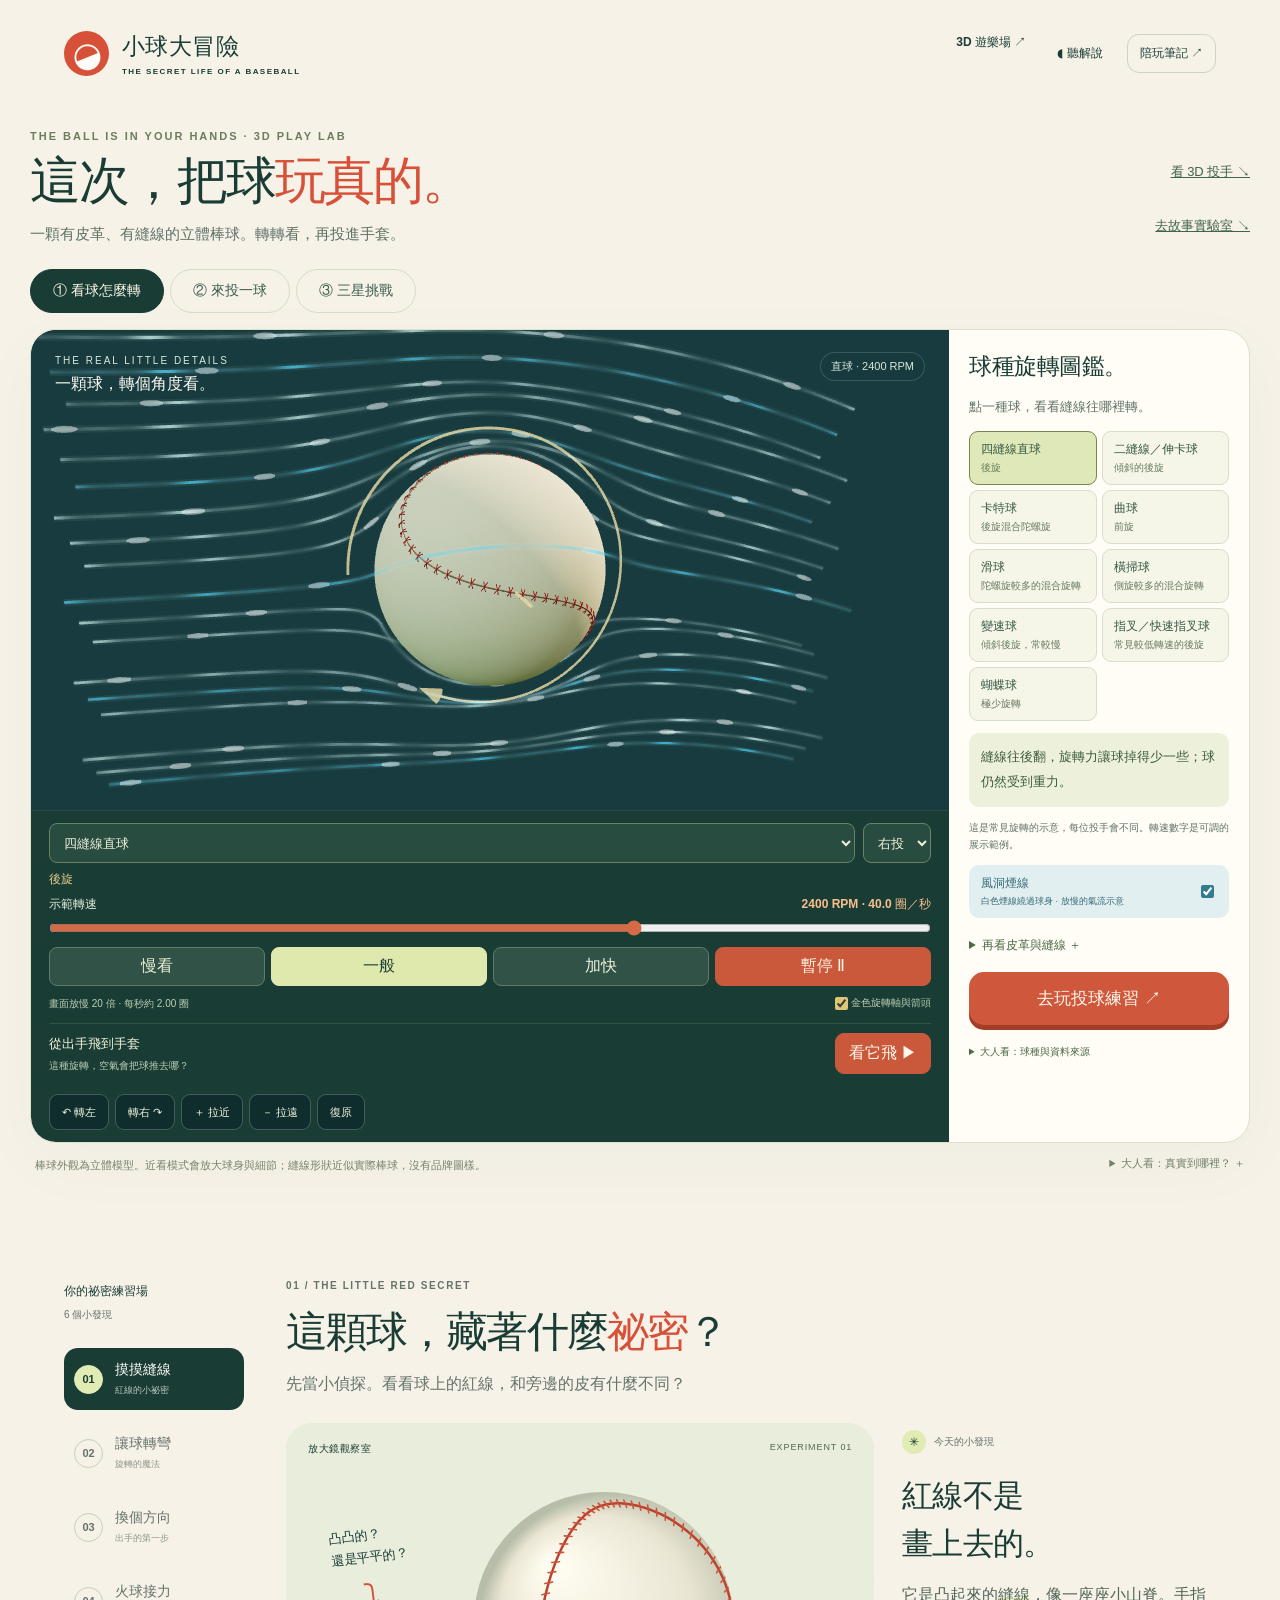
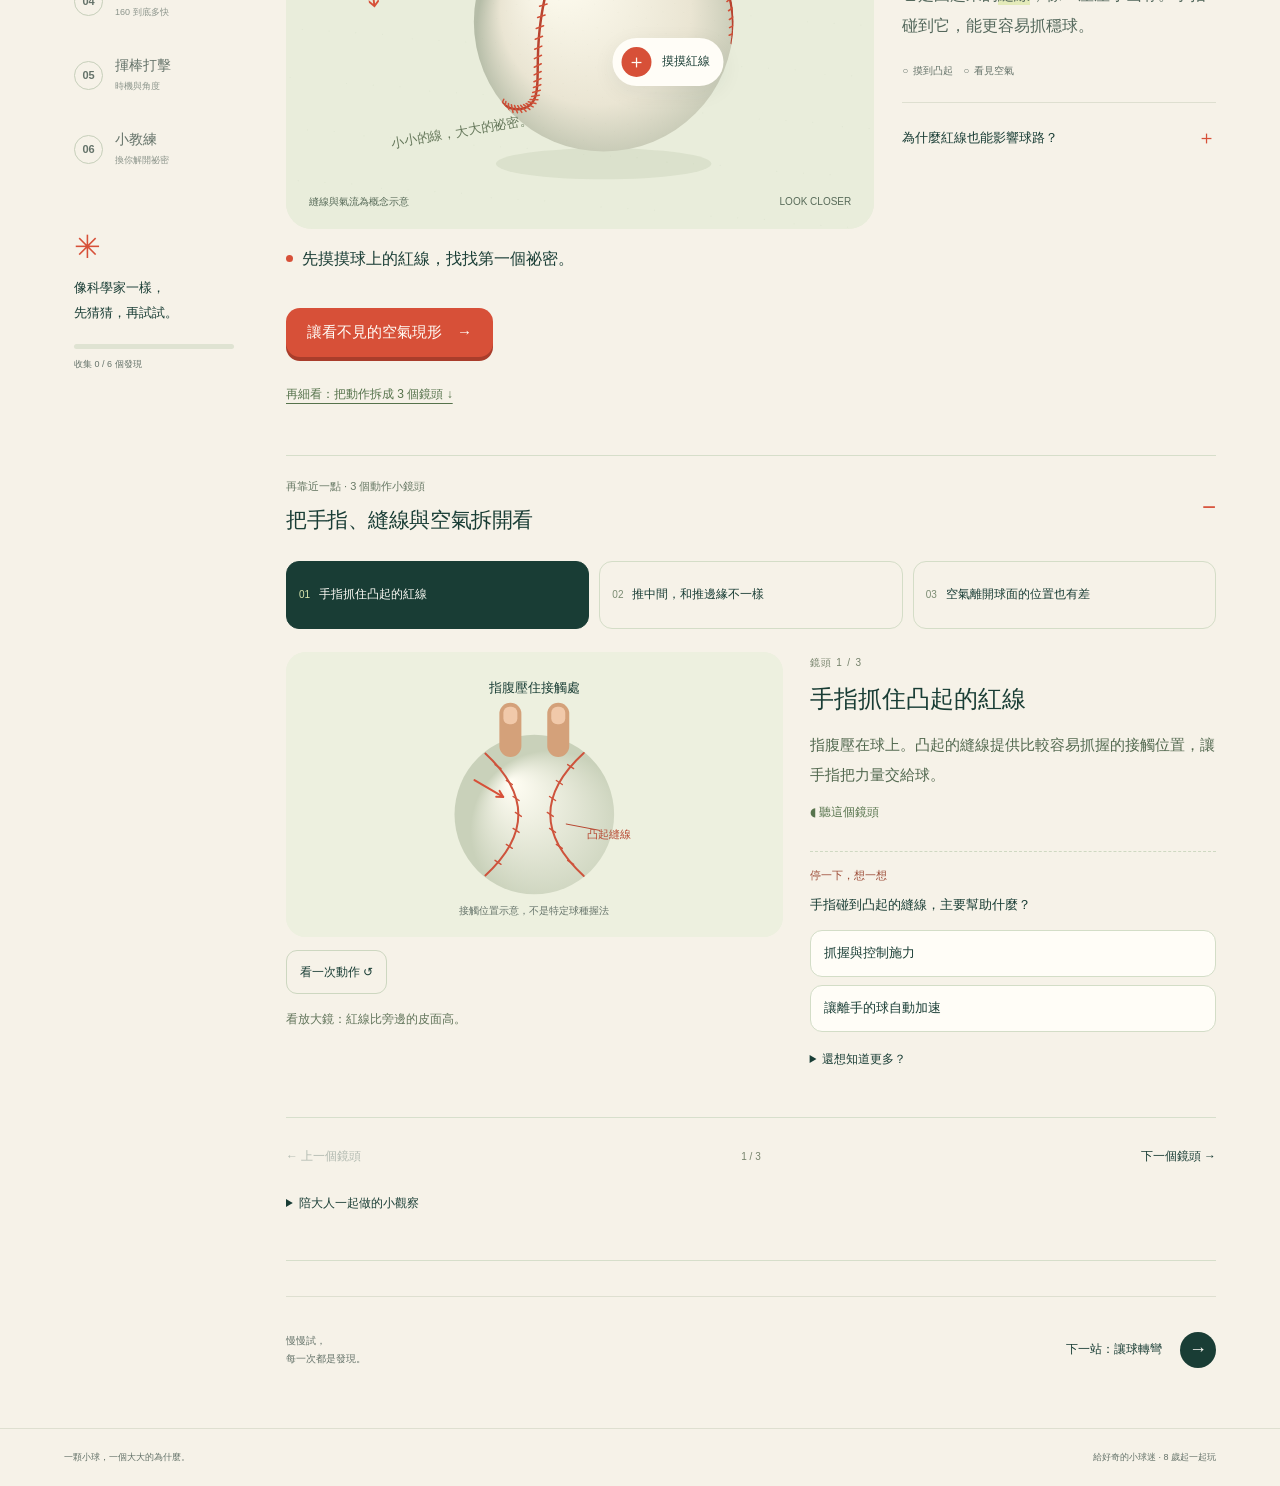
==== index.html @ 332cbd97 "Cartoon pitcher, game-style pitching, fly-to-glove airflow, batting chapter Co-Authored-By: Claude F" ====
<!doctype html>
<html lang="zh-Hant">
<head>
<meta charset="utf-8"><link rel="icon" href="data:,"><meta name="viewport" content="width=device-width, initial-scale=1"><meta name="theme-color" content="#193d35">
<meta name="description" content="把 3D 棒球拿起來看，瞄準、投球、闖關！陪 8 歲孩子玩懂縫線、旋轉與 160 公里火球。">
<title>小球大冒險 — 棒球的祕密練習場</title>
<link rel="stylesheet" href="style.css"><link rel="stylesheet" href="detail.css"><link rel="stylesheet" href="play3d.css"><link rel="stylesheet" href="scene-updates.css"><link rel="stylesheet" href="compact-play.css"><link rel="stylesheet" href="spin-studio.css"><link rel="stylesheet" href="throw-pitches.css"><link rel="stylesheet" href="game-pitch.css"><script src="physics.js" defer></script><script src="flight3d.js" defer></script><script src="detail-content.js" defer></script><script src="detail.js" defer></script><script src="app.js" defer></script><script type="module" src="play3d.js"></script><script type="module" src="pitcher3d.js"></script>
</head>
<body>
<header class="topbar"><a class="brand" href="#" aria-label="小球大冒險，回到第一站"><span class="brand-ball" aria-hidden="true">◒</span><span>小球大冒險<small>THE SECRET LIFE OF A BASEBALL</small></span></a><div class="header-actions"><button class="quiet" id="read-story" type="button">◖ 聽解說</button><button class="quiet parent" id="parent-open" type="button">陪玩筆記 ↗</button></div></header>
<div class="adventure-shell"><aside class="journey" aria-label="冒險路線"><div class="journey-title">你的祕密練習場 <span>6 個小發現</span></div><nav id="chapter-nav" aria-label="選擇小實驗"></nav><div class="journey-bottom"><span class="small-star" aria-hidden="true">✳</span><p>像科學家一樣，<br>先猜猜，再試試。</p><div class="progress-track"><span id="progress-fill"></span></div><span id="progress-label">收集 0 / 6 個發現</span></div></aside><main id="main" aria-label="棒球小實驗"></main></div>
<footer class="site-footer"><span>一顆小球，一個大大的為什麼。</span><span>給好奇的小球迷 · 8 歲起一起玩</span></footer>
<dialog id="parent-dialog" aria-labelledby="parent-title"><button type="button" class="dialog-close" id="parent-close" aria-label="關閉陪玩筆記">✕</button><div class="eyebrow">FOR CURIOUS GROWN-UPS</div><h2 id="parent-title">陪他一起問「為什麼」。</h2><p>一次玩一站就好。先讓孩子猜，再一起看球的變化；不用背名詞，也不用急著答對。</p><ol><li><b>摸縫線：</b>有棒球的話，讓孩子用指腹輕摸紅線，感覺它和皮面的差別。</li><li><b>做公平的比較：</b>玩旋轉時，出手方向、速度相同；玩出手方向時，旋轉、速度相同。一次只改一件事，才知道原因。</li><li><b>請他當小老師：</b>「你怎麼知道？」「如果改成另一種，會怎樣？」比考名詞更能看出理解。</li></ol><h3>這裡的圖，怎麼看？</h3><p>故事實驗包含教學插畫與 3D 動作分解。球路包含重力、簡化的空氣阻力與旋轉力，未模擬縫線尾流；圖中的變化與球的大小有放大。縫線氣流圖只示意可能的受力方向，不能由一種握法直接預測球路。</p><p>火球的計時用假設的出手後距離 16.5 公尺，按等速估算；實際投球會減速，放球位置也不同。它不是完整的打擊反應時間。160 公里／時是觀察成年高手速度的例子。</p><h3>給想繼續找答案的大人</h3><div class="source-links"><a href="https://openstax.org/books/physics/pages/6-3-rotational-motion" target="_blank" rel="noopener">OpenStax：施力位置、力矩與轉動</a><a href="https://www1.grc.nasa.gov/beginners-guide-to-aeronautics/lift-of-a-baseball/" target="_blank" rel="noopener">NASA：旋轉的棒球與空氣</a><a href="https://meetings-archive.aps.org/dfd/2023/l04/10/" target="_blank" rel="noopener">流體力學研究：縫線怎麼影響空氣</a><a href="https://pmc.ncbi.nlm.nih.gov/articles/PMC3445080/" target="_blank" rel="noopener">投球的能量如何經過全身</a><a href="https://www.mlb.com/pitch-smart/pitching-guidelines/ages-8-and-under" target="_blank" rel="noopener">MLB：8 歲以下投球活動指引</a></div></dialog>
</body></html>
---- style.css ----
:root{--paper:#f6f2e8;--white:#fffdf7;--ink:#193d35;--muted:#65736a;--red:#d75038;--lime:#e1ebb4;--line:#dedfd0;font-family:'Noto Sans TC','Microsoft JhengHei',sans-serif;color:var(--ink);background:var(--paper);font-synthesis:none;color-scheme:light}*{box-sizing:border-box}body{margin:0}button{font:inherit;color:inherit;border:0;cursor:pointer}a{color:inherit}button,a,summary{touch-action:manipulation;-webkit-tap-highlight-color:transparent}button:focus-visible,a:focus-visible,summary:focus-visible{outline:3px solid #c36c18;outline-offset:5px}button:disabled{opacity:.65;cursor:wait}button:active:not(:disabled){transform:translateY(1px)}.topbar{max-width:1500px;margin:auto;min-height:106px;padding:22px 5%;display:flex;align-items:center;justify-content:space-between;gap:20px}.brand{display:flex;align-items:center;gap:13px;text-decoration:none;font-weight:900;font-size:23px;letter-spacing:.02em}.brand small{display:block;font-size:8px;font-weight:700;letter-spacing:.18em;margin-top:5px}.brand-ball{width:45px;height:45px;border-radius:50%;background:var(--red);color:var(--white);display:grid;place-items:center;font-size:34px;transform:rotate(-22deg)}.header-actions{display:flex;gap:12px}.quiet{background:transparent;padding:10px 12px;border-radius:12px;font-size:12px;font-weight:600}.quiet:hover{background:#e9eadb}.parent{border:1px solid #cdd3c3}.adventure-shell{max-width:1500px;margin:auto;padding:16px 5% 48px;display:grid;grid-template-columns:180px minmax(0,1fr);gap:42px}.journey{padding-top:23px;display:flex;flex-direction:column;min-width:0}.journey-title{font-size:12px;font-weight:800;margin-bottom:26px}.journey-title span{display:block;color:var(--muted);font-size:10px;font-weight:400;margin-top:8px}#chapter-nav{display:flex;flex-direction:column;gap:12px}.chapter{display:flex;gap:12px;align-items:center;text-align:left;background:none;padding:13px 10px;border-radius:14px;width:100%;font-size:13px;color:var(--muted)}.chapter:hover{background:#e9eadc}.chapter.active{background:var(--ink);color:var(--white)}.chapter-num{display:grid;place-items:center;flex-shrink:0;width:29px;height:29px;border-radius:50%;border:1px solid #c6cfba;font-size:11px;font-weight:600}.active .chapter-num{background:var(--lime);color:var(--ink);border-color:var(--lime)}.chapter.done:not(.active) .chapter-num{background:var(--lime);border-color:var(--lime)}.chapter-name{font-weight:600}.chapter-name small{display:block;font-size:9px;font-weight:400;opacity:.72;margin-top:5px}.journey-bottom{margin-top:48px;padding:0 10px}.small-star{font-size:32px;color:var(--red)}.journey-bottom p{font-size:13px;line-height:1.9;margin:10px 0 18px}.progress-track{height:5px;background:#dfe3d2;border-radius:10px;overflow:hidden}.progress-track span{display:block;height:100%;background:var(--red);width:0;transition:width .35s}.journey-bottom>span:last-child{font-size:9px;color:var(--muted);display:block;margin-top:9px}.eyebrow{font-size:10px;font-weight:700;letter-spacing:.16em;color:var(--muted)}.heading{padding:20px 0 24px}.heading h1{font-size:clamp(29px,3.3vw,46px);line-height:1.35;letter-spacing:-.045em;margin:12px 0 10px;font-weight:900}.heading h1 em{font-style:normal;color:var(--red)}.heading p{font-size:14px;line-height:1.8;margin:0;color:var(--muted);max-width:670px}.lesson-layout{display:grid;grid-template-columns:minmax(0,1.5fr) minmax(245px,.8fr);gap:28px;align-items:start}.experiment{min-width:0}.stage{position:relative;overflow:hidden;border-radius:26px;background:#e9eddb;isolation:isolate;aspect-ratio:1.45;min-height:340px}.stage.dark{background:var(--ink)}.stage canvas{width:100%;height:100%;display:block;position:absolute;inset:0}.stage-top{position:absolute;left:22px;right:22px;top:19px;display:flex;justify-content:space-between;gap:12px;z-index:2;pointer-events:none}.stage-label{font-size:10px;font-weight:700;letter-spacing:.06em}.stage-label.light{color:#edf2df}.stage-count{font-size:9px;letter-spacing:.1em;color:#536852}.stage.dark .stage-count{color:#c1d2ba}.stage-bottom{position:absolute;bottom:19px;left:23px;right:23px;font-size:10px;display:flex;justify-content:space-between;gap:10px;line-height:1.6;pointer-events:none;color:#586b59}.dark .stage-bottom{color:#c1d2ba}.seam-touch{position:absolute;left:65%;top:53%;display:flex;align-items:center;gap:10px;background:var(--white);box-shadow:0 6px 22px #193d3512;border-radius:28px;padding:9px 14px 9px 9px;font-size:12px;font-weight:700;z-index:3;white-space:nowrap;transform:translateX(-50%)}.seam-touch:active{transform:translateX(-50%) translateY(1px)!important}.seam-touch span{width:30px;height:30px;border-radius:50%;background:var(--red);color:var(--white);display:grid;place-items:center;font-size:19px}.annotation{position:absolute;top:25%;left:8%;font-size:13px;font-weight:600;transform:rotate(-7deg);line-height:1.7;pointer-events:none}.annotation:after{content:'⤵';font-size:33px;display:block;padding-left:28px;color:var(--red)}.stage-observation{min-height:54px;margin:16px 0 9px;line-height:1.8;font-size:14px;font-weight:600;display:flex;gap:9px;align-items:flex-start}.observation-mark{width:7px;height:7px;background:var(--red);border-radius:50%;display:inline-block;flex-shrink:0;margin-top:10px}.action-row{display:flex;align-items:center;gap:10px;flex-wrap:wrap}.primary-btn,.secondary-btn{display:inline-flex;justify-content:center;align-items:center;gap:15px;border-radius:14px;min-height:49px;padding:12px 21px;font-size:13px;font-weight:700;line-height:1.6}.primary-btn{background:var(--red);color:var(--white);box-shadow:0 4px 0 #a93d2b}.primary-btn:hover{background:#bd442f}.primary-btn:active{box-shadow:0 1px 0 #a93d2b;transform:translateY(3px)!important}.secondary-btn{background:var(--white);box-shadow:inset 0 0 0 1px #ccd4c0}.secondary-btn:hover{background:#e8eddb}.timing{font-size:10px;color:var(--muted);font-variant-numeric:tabular-nums}.lesson-copy{padding-top:7px;min-width:0}.discovery-kicker{display:flex;align-items:center;gap:8px;font-size:10px;font-weight:700;color:var(--muted)}.discovery-kicker span{background:var(--lime);width:24px;height:24px;display:grid;place-items:center;border-radius:50%;font-size:12px;color:var(--ink)}.lesson-copy h2{font-size:clamp(23px,2.4vw,31px);line-height:1.55;letter-spacing:-.025em;margin:18px 0 12px;font-weight:800}.lesson-copy p{font-size:14px;line-height:1.95;margin:0 0 16px;color:#53675b}.accent-underline{background:linear-gradient(transparent 65%,#e4eab9 65%);padding-bottom:2px}.choice-list{display:flex;flex-direction:column;gap:10px;margin:23px 0}.choice{display:flex;align-items:center;gap:13px;text-align:left;padding:13px 15px;border:1px solid #d6dcc9;border-radius:15px;background:transparent;width:100%;min-height:70px}.choice:hover{background:#edf0df}.choice.active{border:2px solid var(--red);padding:12px 14px;background:#fff9f0}.choice-symbol{font-size:27px;width:34px;flex-shrink:0;color:var(--red);text-align:center;line-height:1.2}.choice strong{font-size:14px;display:block;font-weight:700}.choice small{font-size:10px;display:block;margin-top:5px;color:var(--muted);line-height:1.6}.choice-check{margin-left:auto;font-size:12px;flex-shrink:0}.discovery-tags{display:flex;gap:10px;flex-wrap:wrap;margin:22px 0;font-size:10px;color:var(--muted)}.discovery-tags span:before{content:'○';margin-right:5px}.discovery-tags span.found{color:var(--ink)}.discovery-tags span.found:before{content:'●';color:var(--red)}.why{border-top:1px solid var(--line);margin-top:24px;padding-top:18px}.why summary{cursor:pointer;font-size:12px;font-weight:700;list-style:none;display:flex;align-items:center;justify-content:space-between;gap:10px;min-height:34px}.why summary::-webkit-details-marker{display:none}.why summary:after{content:'＋';font-size:19px;color:var(--red)}.why[open] summary:after{content:'−'}.why-body{margin-top:17px}.why-body p{font-size:12px;line-height:1.95}.why-body b{color:var(--ink)}.fact-line{padding:13px 0;border-bottom:1px dashed var(--line);font-size:11px;line-height:1.9;color:#53675b}.fact-line:last-child{border-bottom:0}.fact-line strong{color:var(--ink)}.lesson-next{display:flex;align-items:center;justify-content:space-between;gap:12px;border-top:1px solid var(--line);margin-top:35px;padding-top:23px}.next-prompt{font-size:10px;color:var(--muted);line-height:1.8}.next-btn{display:flex;align-items:center;gap:18px;font-weight:700;font-size:12px;background:none;padding:12px 0 12px 14px}.next-btn span{background:var(--ink);color:var(--white);height:36px;width:36px;border-radius:50%;display:grid;place-items:center;font-size:18px}.next-btn:hover span{background:var(--red)}.legend{display:flex;gap:16px;flex-wrap:wrap;margin:15px 0;font-size:10px;color:var(--muted)}.legend span{display:flex;gap:7px;align-items:center}.legend i{width:17px;height:2px;background:var(--red);display:block}.legend .ghost{background:none;border-top:2px dashed #819181}.body-stepper{display:flex;gap:7px;flex-wrap:wrap;margin:16px 0}.body-step{background:transparent;border:1px solid #cdd6c0;flex:1;min-width:55px;padding:11px 5px;border-radius:12px;font-size:11px}.body-step.active{background:var(--ink);border-color:var(--ink);color:var(--white)}.body-step small{display:block;font-size:9px;margin-bottom:5px;opacity:.65}.speed-mode{display:flex;gap:7px;margin-bottom:15px}.speed-mode button{background:none;font-size:11px;padding:9px 11px;border-radius:10px}.speed-mode button.active{background:var(--lime);font-weight:700}.site-footer{border-top:1px solid var(--line);padding:22px 5%;max-width:1500px;margin:auto;display:flex;justify-content:space-between;gap:15px;font-size:9px;color:var(--muted)}dialog{border:0;border-radius:25px;background:var(--white);color:var(--ink);padding:42px;width:min(620px,calc(100% - 32px));max-height:85dvh;box-shadow:0 30px 120px #001e2f35}dialog::backdrop{background:#102e2c88;backdrop-filter:blur(5px)}.dialog-close{position:absolute;right:17px;top:14px;border-radius:50%;width:36px;height:36px;background:#e9eddf}dialog h2{font-size:27px;line-height:1.5;margin:14px 0}dialog h3{font-size:15px;margin-top:28px}dialog p,dialog li{font-size:12px;line-height:2;color:#53675b}dialog ol{padding-left:20px}.source-links{display:grid;gap:12px;font-size:12px;line-height:1.8}.source-links a{color:#326449;text-underline-offset:4px}.quiz-area{background:var(--white);border-radius:25px;padding:32px;box-shadow:0 16px 40px #193d3509;overflow:hidden}.quiz-progress{display:flex;gap:7px;margin-bottom:25px}.quiz-progress span{width:28px;height:5px;background:#e3e7d7;border-radius:5px}.quiz-progress span.done{background:var(--red)}.quiz-count{font-size:10px;letter-spacing:.12em;color:var(--muted)}.quiz-question{font-size:23px;line-height:1.65;font-weight:800;margin:12px 0 23px}.quiz-options{display:grid;gap:12px}.quiz-option{display:flex;align-items:center;gap:15px;background:var(--paper);border:1px solid #e1e5d6;border-radius:14px;padding:15px;text-align:left;min-height:64px;font-size:14px;line-height:1.7}.quiz-option span{width:27px;height:27px;background:#e5ead6;display:grid;place-items:center;flex-shrink:0;border-radius:50%;font-size:11px}.quiz-option.correct{border-color:#6b8e52;background:#e8efdb}.quiz-option.try-again{border-color:#e8b65e;background:#fff2dc}.quiz-option:hover{border-color:var(--red)}.quiz-feedback{min-height:52px;font-size:13px;line-height:1.9;margin:17px 0;color:#476343}.quiz-feedback:empty{display:none}.quiz-aside{padding:5px 0}.quiz-aside h2{font-size:24px;line-height:1.6;font-weight:800;margin:15px 0}.quiz-aside p{color:var(--muted);font-size:13px;line-height:1.9}.end-badge{position:relative;width:155px;height:155px;margin:5px auto 24px;display:grid;place-items:center;background:var(--lime);border-radius:50%;border:9px double #b9cb8e;transform:rotate(-8deg);font-size:55px;color:var(--red)}.end-badge:before,.end-badge:after{content:'✦';position:absolute;font-size:28px;color:var(--red)}.end-badge:before{left:-29px;top:13px}.end-badge:after{right:-26px;bottom:12px}.finish{text-align:center}.finish h2{font-size:28px;margin:8px 0 13px}.finish>p{font-size:14px;line-height:1.9;color:var(--muted)}.finish-facts{display:grid;grid-template-columns:1fr 1fr;text-align:left;gap:10px;margin:23px 0}.finish-facts div{padding:13px;background:var(--paper);border-radius:12px;font-size:12px;line-height:1.8}.finish-facts strong{display:block}.finish-actions{display:flex;justify-content:center;gap:10px;flex-wrap:wrap}.mini-label{display:block;font-size:10px;color:var(--muted);margin-top:13px}.sr-only{position:absolute;width:1px;height:1px;padding:0;margin:-1px;overflow:hidden;clip:rect(0,0,0,0);white-space:nowrap;border:0}[hidden]{display:none!important}
@media(max-width:1150px){.adventure-shell{grid-template-columns:148px minmax(0,1fr);gap:25px;padding-left:4%;padding-right:4%}.lesson-layout{grid-template-columns:minmax(0,1fr);gap:21px}.lesson-copy{display:grid;grid-template-columns:1fr 1fr;gap:0 28px}.lesson-copy>.discovery-kicker{grid-column:1/-1}.lesson-copy h2{margin-top:10px}.lesson-copy>.copy-intro{grid-column:1}.lesson-copy>.choice-list,.lesson-copy>.discovery-tags{grid-column:2;grid-row:2/4;margin-top:12px}.lesson-copy>.why{grid-column:1/-1}.stage{aspect-ratio:1.65}.heading h1{font-size:38px}.journey-bottom{margin-top:35px}}
@media(max-width:720px){.topbar{min-height:85px;padding:18px 5%;gap:8px}.brand{font-size:18px;gap:9px}.brand-ball{width:35px;height:35px;font-size:27px}.brand small{font-size:6px;letter-spacing:.12em}.header-actions{gap:3px}.quiet{font-size:10px;padding:9px 7px}.parent{border:0}.adventure-shell{display:block;padding:0 5% 28px}.journey{padding-top:3px;display:block;margin-bottom:14px}.journey-title,.journey-bottom{display:none}#chapter-nav{flex-direction:row;gap:6px;padding:0 0 13px;border-bottom:1px solid var(--line)}.chapter{display:block;text-align:center;flex:1;min-width:0;width:auto;padding:9px 2px;border-radius:13px;font-size:10px}.chapter-num{margin:0 auto 6px;width:24px;height:24px;font-size:9px}.chapter-name{font-size:10px;white-space:nowrap}.chapter-name small{display:none}.heading{padding:14px 0 20px}.heading h1{font-size:31px;line-height:1.45;letter-spacing:-.04em;margin:10px 0}.heading p{font-size:12px;line-height:1.9}.eyebrow{font-size:8px;letter-spacing:.14em}.lesson-layout{gap:15px}.stage{border-radius:21px;aspect-ratio:1.12;min-height:290px}.stage-top{left:18px;right:18px;top:17px}.stage-label{font-size:9px}.stage-count{font-size:8px}.stage-bottom{left:17px;right:17px;bottom:15px;font-size:8px}.seam-touch{font-size:10px;padding:7px 10px 7px 7px;gap:7px;left:67%}.seam-touch span{width:25px;height:25px;font-size:16px}.annotation{font-size:11px;top:26%;left:5%}.annotation:after{font-size:27px}.stage-observation{font-size:13px;min-height:48px;margin:13px 0 12px}.lesson-copy{display:block;margin-top:10px}.lesson-copy h2{font-size:25px;line-height:1.55;margin:12px 0}.lesson-copy p{font-size:13px}.choice-list{flex-direction:row!important;gap:7px!important;margin:19px 0!important}.choice{display:block;flex:1;text-align:center;padding:12px 5px;min-height:100px;position:relative;border-radius:13px}.choice.active{padding:11px 4px}.choice-symbol{display:block;width:auto;margin:0 auto 7px;font-size:25px}.choice strong{font-size:12px}.choice small{font-size:8px;margin-top:5px}.choice-check{position:absolute;right:7px;top:7px;font-size:8px}.primary-btn,.secondary-btn{min-height:48px;font-size:12px;padding:12px 16px;border-radius:13px}.action-row{gap:8px}.timing{flex-basis:100%;margin-top:5px}.why{margin-top:18px;padding-top:15px}.why summary{font-size:12px}.why-body p{font-size:12px}.lesson-next{margin-top:26px;padding-top:16px}.next-prompt{max-width:95px}.next-btn{font-size:11px;gap:10px}.next-btn span{height:31px;width:31px}.site-footer{font-size:8px;line-height:1.9;gap:15px;padding:18px 5%}.site-footer span:last-child{text-align:right}.quiz-area{padding:24px 19px;border-radius:20px}.quiz-question{font-size:20px}.quiz-option{font-size:12px;padding:12px;gap:10px}.quiz-aside{display:none}.finish h2{font-size:24px}.finish-facts{gap:8px}.finish-facts div{font-size:11px}.finish>p{font-size:12px}dialog{padding:35px 24px}dialog h2{font-size:23px}.body-stepper{gap:6px}.body-step{font-size:10px}.legend{font-size:9px;gap:12px}}
@media(max-width:360px){.brand{font-size:16px}.brand small{font-size:5px}.brand-ball{width:30px;height:30px;font-size:25px}.header-actions .quiet{font-size:9px;padding:9px 5px}.heading h1{font-size:28px}.stage{min-height:270px}.chapter-name{font-size:9px}.primary-btn,.secondary-btn{padding:12px 13px;font-size:11px}.annotation{font-size:10px}.finish-facts{grid-template-columns:1fr}}
@media(prefers-reduced-motion:reduce){*{scroll-behavior:auto!important;transition:none!important;animation:none!important}}

/* Child-facing reading and controls */
.heading p{font-size:16px}.lesson-copy>.copy-intro p{font-size:16px}.stage-observation{font-size:16px}.primary-btn,.secondary-btn{font-size:15px}.choice strong{font-size:16px}.choice small{font-size:11px}.why summary{font-size:13px}.chapter-name{font-size:14px}.quiz-option{font-size:16px}@media(max-width:720px){.heading p{font-size:14px}.lesson-copy>.copy-intro p{font-size:15px}.stage-observation{font-size:15px}.primary-btn,.secondary-btn{font-size:13px}.choice strong{font-size:14px}.choice small{font-size:10px}.chapter-name{font-size:10px}.quiz-option{font-size:14px}}@media(max-width:360px){.primary-btn,.secondary-btn{font-size:12px}.chapter-name{font-size:9px}.choice strong{font-size:13px}}

@media(max-width:720px){.header-actions .quiet{min-height:44px}}

.stage{width:100%;min-width:0}
---- detail.css ----
.detail-jump{display:block;background:none;color:#56734c;margin-top:16px;padding:10px 0;font-size:12px;text-align:left;min-height:44px;text-decoration:underline;text-underline-offset:5px}.deep-lab{border-top:1px solid #d6deca;border-bottom:1px solid #d6deca;margin-top:38px;padding:23px 0;scroll-margin-top:18px}.deep-lab>summary{list-style:none;cursor:pointer;display:flex;justify-content:space-between;align-items:center;gap:16px}.deep-lab>summary::-webkit-details-marker{display:none}.detail-eyebrow{display:block;color:#687965;font-size:11px;font-weight:500;margin-bottom:9px}.deep-lab>summary strong{font-size:21px;line-height:1.6;letter-spacing:-.02em}.detail-expand{font-size:24px;color:#d75038}.deep-lab[open] .detail-expand{font-size:0}.deep-lab[open] .detail-expand:after{content:'−';font-size:24px}.detail-body{margin-top:25px}.detail-steps{display:grid;grid-template-columns:repeat(3,minmax(0,1fr));gap:10px;margin-bottom:23px}.detail-steps button{display:flex;align-items:center;gap:9px;background:transparent;border:1px solid #d4ddc7;border-radius:13px;padding:12px;font-size:12px;line-height:1.65;text-align:left;min-height:68px}.detail-steps button span{flex-shrink:0;font-size:10px;color:#7b8c72}.detail-steps button[aria-pressed=true]{background:#193d35;color:#fffdf7;border-color:#193d35}.detail-steps button[aria-pressed=true] span{color:#dbe7b0}.detail-content{display:grid;grid-template-columns:minmax(0,1.1fr) minmax(255px,.9fr);gap:27px;align-items:start}.detail-figure{min-width:0}.detail-canvas{display:block;width:100%;height:285px;background:#edf0df;border-radius:20px}.detail-options{display:flex;gap:7px;margin-top:13px;flex-wrap:wrap}.detail-options button,.detail-replay{min-height:44px;border:1px solid #cdd7c0;border-radius:11px;padding:9px 13px;font-size:12px;background:transparent;line-height:1.7}.detail-options button.selected{background:#e1ebb4;border-color:#afc28b;font-weight:700}.detail-replay{margin-top:13px}.detail-notice{font-size:12px;line-height:1.9;color:#61745a;margin:14px 0 0}.detail-number{font-size:10px;letter-spacing:.13em;color:#74816a}.detail-story h3{font-size:24px;line-height:1.55;margin:10px 0 13px;font-weight:800}.detail-explanation{font-size:15px;line-height:2;margin:0;color:#52684f}.detail-narrate{display:block;min-height:44px;padding:10px 0;background:none;color:#56734c;font-size:12px}.detail-question{margin-top:17px;border-top:1px dashed #cfd9c2;padding-top:16px}.detail-question h4{font-size:11px;color:#9c4c37;margin:0 0 10px}.detail-question>p{font-size:13px;line-height:1.9;margin:0 0 12px}.detail-answers{display:flex;flex-direction:column;gap:8px}.detail-answers button{min-height:45px;border:1px solid #d3ddc7;background:#fffdf7;border-radius:12px;text-align:left;padding:11px 13px;font-size:13px;line-height:1.75}.detail-answers button.detail-correct{background:#e3edd4;border-color:#8da873}.detail-answers button.detail-retry{background:#fff0db;border-color:#debd7f}.detail-question .detail-feedback{font-size:12px;color:#45683e;line-height:1.9;margin-top:12px}.detail-feedback:empty{display:none}.detail-more{margin-top:17px}.detail-more summary,.detail-home summary{min-height:44px;cursor:pointer;font-size:12px;font-weight:600;line-height:1.8}.detail-more p,.detail-home p{font-size:12px;line-height:2;color:#61745a;margin:6px 0 12px}.detail-nav{display:flex;align-items:center;justify-content:space-between;gap:10px;margin-top:24px;border-top:1px solid #d7dfcc;padding-top:17px}.detail-nav button{min-height:44px;background:none;padding:10px 0;font-size:12px;font-weight:700}.detail-nav button:disabled{cursor:default;opacity:.3}.detail-nav>span{font-size:10px;color:#75826b}.detail-home{margin-top:14px}
@media(max-width:1150px){.detail-content{grid-template-columns:minmax(0,1fr)}.detail-story{max-width:680px}.detail-steps button{font-size:11px;padding:10px}.detail-canvas{height:300px}.detail-answers{display:grid;grid-template-columns:1fr 1fr}.detail-answers button{font-size:13px}.detail-story h3{font-size:23px}}
@media(max-width:720px){.deep-lab{margin-top:28px;padding:20px 0}.deep-lab>summary strong{font-size:19px}.detail-eyebrow{font-size:10px}.detail-body{margin-top:20px}.detail-steps{gap:6px;margin-bottom:17px}.detail-steps button{display:block;padding:10px 8px;font-size:11px;min-height:91px}.detail-steps button span{display:block;margin-bottom:6px}.detail-content{gap:22px}.detail-canvas{height:270px;border-radius:17px}.detail-options{gap:6px}.detail-options button{font-size:11px;padding:9px 11px}.detail-notice{font-size:12px}.detail-story h3{font-size:23px}.detail-explanation{font-size:15px}.detail-answers{display:flex}.detail-answers button{font-size:14px}.detail-nav button{font-size:11px}.detail-nav>span{font-size:9px}.detail-jump{font-size:12px}.detail-more p,.detail-home p{font-size:12px}}
---- play3d.css ----
.playground{max-width:1440px;margin:24px auto 68px;padding:0 30px;scroll-margin-top:20px}.play-intro{display:flex;justify-content:space-between;align-items:end;gap:20px;margin:0 0 22px}.play-intro h1{font-size:clamp(30px,4vw,57px);letter-spacing:-2px;line-height:1.14;margin:10px 0}.play-intro h1 em{color:#d75038;font-style:normal}.play-intro p{color:#5e7165;font-size:15px;line-height:1.8;margin:0}.play-eyebrow{font-size:11px;font-weight:800;letter-spacing:2px;color:#6b7e5a}.play-old{font-size:13px;color:#42634d;white-space:nowrap;padding:12px 0}.play-tabs{display:flex;gap:6px;margin-bottom:16px}.play-tabs button{border:1px solid #d4dcc8;background:transparent;color:#395d4c;border-radius:50px;padding:12px 22px;font-size:14px;font-weight:750;cursor:pointer}.play-tabs button[aria-pressed=true]{background:#193d35;color:#fff9ea;border-color:#193d35}.play-layout{display:grid;grid-template-columns:minmax(0,1fr) 300px;gap:0;background:#fffdf5;border:1px solid #dce0cd;border-radius:26px;overflow:hidden;box-shadow:0 20px 70px #193d3508}.play-world{position:relative;min-height:535px;background:radial-gradient(ellipse at 40% 35%,#356267,#102c30 80%);overflow:hidden;isolation:isolate}.play-world canvas{display:block;width:100%;height:100%;position:absolute;inset:0;touch-action:pan-y;outline-offset:-5px}.play-world canvas:focus-visible{outline:3px solid #e7c470}.play-world.inspect canvas{touch-action:pan-y}.world-top{position:absolute;left:24px;right:24px;top:22px;display:flex;align-items:start;justify-content:space-between;gap:10px;pointer-events:none;z-index:2;color:#d9e9da}.world-tag{font-size:10px;letter-spacing:2px;line-height:1.8}.world-tag strong{display:block;font-size:16px;letter-spacing:0;color:#fffdf4}.world-badge{border:1px solid #bfd8c333;border-radius:30px;padding:6px 10px;font-size:11px;white-space:nowrap}.world-bottom{position:absolute;left:22px;right:22px;bottom:18px;z-index:2;display:flex;gap:8px;align-items:end;justify-content:space-between;pointer-events:none}.world-help{font-size:11px;color:#d5e4d2b3;max-width:240px;line-height:1.7;margin:0}.world-camera{display:flex;gap:5px;pointer-events:auto;flex-wrap:wrap;justify-content:end;max-width:210px}.world-camera button{background:#102b2dd9;color:#ebf1d9;border:1px solid #b7cabf4d;padding:9px 10px;border-radius:9px;font-size:11px;cursor:pointer;min-height:34px}.world-camera button[aria-pressed=true]{background:#d8e69c;color:#173b31;border-color:#d8e69c}.play-panel{padding:24px;display:flex;flex-direction:column;gap:17px;min-width:0}.play-panel h2{font-size:23px;line-height:1.4;margin:0;letter-spacing:-.5px}.play-panel p{font-size:13px;color:#617266;line-height:1.9;margin:0}.play-panel button{font-family:inherit}.play-options{display:grid;grid-template-columns:repeat(2,minmax(0,1fr));gap:6px}.play-options button,.inspect-tools button{border:1px solid #dce2cf;border-radius:12px;padding:12px 8px;background:#f6f7eb;color:#365448;font-weight:650;font-size:13px;cursor:pointer;min-height:44px}.play-options button[aria-pressed=true],.inspect-tools button[aria-pressed=true]{border-color:#526f42;background:#e4eccb;color:#28452e}.play-options small{display:block;font-size:10px;line-height:1.6;color:#75816e;font-weight:400}.inspect-tools{display:grid;gap:7px}.inspect-tools button{display:flex;justify-content:space-between;text-align:left;padding:13px}.inspect-tools button span{color:#9c5135}.play-callout{background:#eef2de;border-radius:13px;padding:14px!important;min-height:83px;line-height:1.9!important}.play-label{display:flex;align-items:center;justify-content:space-between;font-size:12px;font-weight:700;color:#3e5c46;gap:6px}.play-label output{font-variant-numeric:tabular-nums;color:#b44e32;font-size:12px;font-weight:600}.play-slider{width:100%;accent-color:#cf583c;height:25px;cursor:pointer;margin:4px 0 0}.play-range{margin-top:-7px}.play-aim{display:flex;gap:6px;align-items:center;justify-content:space-between}.play-aim button{width:40px;height:37px;border:1px solid #d9dfcb;background:#f7f7ed;color:#30543c;border-radius:9px;cursor:pointer;font-size:18px}.play-aim span{font-size:10px;color:#73816d;text-align:center;min-width:65px;line-height:1.65}.play-launch{border:0;border-radius:15px;background:#cf573c;color:#fff9ed;padding:15px 18px;cursor:pointer;font-size:17px;font-weight:750;width:100%;box-shadow:0 5px 0 #a33d27;transition:transform .15s}.play-launch:active{transform:translateY(3px);box-shadow:0 2px 0 #a33d27}.play-launch:disabled{opacity:.6;cursor:wait}.play-action-options{display:flex;gap:9px;justify-content:space-between;font-size:11px}.play-action-options label{display:flex;gap:5px;align-items:center;color:#6d7b66;cursor:pointer}.play-action-options input{accent-color:#68884e}.play-telemetry{display:grid;grid-template-columns:repeat(3,1fr);border-top:1px solid #d8decb;padding-top:12px;gap:5px}.play-telemetry span{font-size:10px;color:#7c8870;display:block;line-height:1.5}.play-telemetry strong{font-size:17px;display:block;color:#33513e;font-variant-numeric:tabular-nums}.play-result{font-size:12px!important;line-height:1.8!important;min-height:45px}.play-result.success{color:#46692e!important;font-weight:700}.mission-top{display:flex;justify-content:space-between;gap:10px;color:#d5dfca;font-size:12px}.mission-stars{letter-spacing:4px;color:#e4bd65;font-size:20px;white-space:nowrap}.mission-card{border:1px solid #a0c2a733;background:#133732dc;position:absolute;left:22px;bottom:80px;max-width:280px;color:#eff4df;border-radius:14px;padding:13px 16px;pointer-events:none;z-index:2}.mission-card h3{font-size:17px;margin:4px 0}.mission-card p{font-size:11px;color:#b4cdb5;line-height:1.7;margin:0}.play-below{display:flex;justify-content:space-between;gap:20px;margin:13px 5px 0;align-items:start}.play-below>p{font-size:11px;color:#78836e;line-height:1.8;margin:0;max-width:720px}.play-below details{font-size:11px;color:#71816b;max-width:480px;flex:1;min-width:170px}.play-below summary{cursor:pointer;text-align:right;font-weight:700;white-space:nowrap}.play-below details p{line-height:1.9}.play-below a{color:#466b52}.play-fallback{position:absolute;inset:0;z-index:4;background:#143a35;color:#eff4de;padding:50px 35px;display:grid;align-content:center;text-align:center;gap:20px}.play-fallback[hidden]{display:none}.play-fallback a{color:#dfcb79}.play-steps{display:flex;gap:8px;margin-top:auto}.play-steps span{height:3px;flex:1;border-radius:3px;background:#dce3cc}.play-steps span.done{background:#cb573a}.play-lab-link{display:inline-block;color:#193d35;text-decoration:none;font-size:12px;font-weight:700;margin-right:7px}.playground [hidden]{display:none!important}@media(max-width:1100px){.play-layout{grid-template-columns:minmax(0,1fr) 275px}.play-panel{padding:20px;gap:14px}.play-world{min-height:550px}}@media(max-width:780px){.playground{padding:0 18px;margin:20px auto 40px}.play-intro{display:block}.play-intro h1{font-size:36px}.play-old{display:inline-block;padding:7px 0 0}.play-tabs button{padding:11px 16px;flex:1;font-size:12px}.play-layout{grid-template-columns:1fr;border-radius:20px}.play-world{height:390px;min-height:0}.play-panel{display:grid;grid-template-columns:minmax(0,1fr) minmax(0,1fr);padding:20px;gap:15px}.play-panel>h2,.play-panel>.play-intro-copy,.play-panel>.play-callout,.play-panel>.play-result,.play-panel>.play-telemetry,.play-panel>.play-launch,.play-panel>.play-action-options,.play-panel>.play-steps{grid-column:1/-1}.play-panel>.inspect-tools{grid-column:1/-1;grid-template-columns:repeat(3,minmax(0,1fr))}.inspect-tools button{font-size:12px;display:block;line-height:1.8}.inspect-tools button span{display:block}.play-panel>.play-options{grid-column:1/-1;grid-template-columns:repeat(4,minmax(0,1fr))}.play-panel>.play-range{grid-column:auto}.play-aim{grid-column:1/-1;justify-content:center}.play-aim span{min-width:85px}.play-below{display:block}.play-below details{margin-top:8px;max-width:none}.play-below summary{text-align:left}.world-top{left:17px;right:17px;top:16px}.world-bottom{left:15px;right:15px;bottom:13px}.world-help{font-size:10px;max-width:135px}.world-camera{max-width:175px}.mission-card{left:16px;bottom:65px;max-width:240px;padding:10px 13px}.play-lab-link{display:none}}@media(max-width:370px){.playground{padding:0 10px}.play-intro h1{font-size:31px}.play-world{height:345px}.play-panel{padding:16px;gap:12px}.play-options button{padding:9px 3px;font-size:12px}.play-options small{font-size:9px}.play-tabs button{padding:10px 9px;font-size:11px}.world-camera button{padding:7px;font-size:10px}.world-badge{font-size:9px;padding:5px 8px}.world-tag strong{font-size:14px}.play-aim span{min-width:65px}.play-aim{gap:5px}.play-aim button{width:37px}}
/* Keep the scene and its controls within reach. */
.play-panel{gap:11px;padding:20px}.play-options button{padding:9px 6px}.play-action-options .quiet{padding:3px 0;min-height:26px;font-size:11px}.world-pad{position:absolute;left:20px;bottom:62px;z-index:3;color:#d2dfbf}.world-pad>span{font-size:10px;display:block;margin-bottom:5px}.world-pad>div{display:flex;gap:5px}.world-pad button{width:39px;height:38px;border:1px solid #dce9c333;background:#153b34e8;border-radius:9px;color:#ecf0d8;cursor:pointer;font-size:20px}.world-throw{position:absolute;right:22px;bottom:64px;z-index:3;background:#da6647;color:#fff9eb;border:0;border-radius:12px;padding:13px 24px;font:750 16px inherit;cursor:pointer;box-shadow:0 4px 0 #823c2a}.world-throw:disabled{background:#496959;box-shadow:none;font-size:13px}.world-shot-status{position:absolute;left:22px;right:22px;bottom:123px;z-index:3;font-size:12px;line-height:1.8;color:#f4e8be;background:#173b36cc;border:1px solid #d5dfb11a;padding:8px 12px;border-radius:10px;pointer-events:none;max-width:530px}.mission-card{bottom:auto;top:72px}.world-help{max-width:230px}@media(max-width:780px){.play-panel{padding:18px;gap:13px}.world-pad{left:15px;bottom:58px}.world-pad button{width:34px;height:35px}.world-throw{right:15px;bottom:59px;padding:12px 19px;font-size:14px}.world-shot-status{left:15px;right:15px;bottom:103px;font-size:10px;line-height:1.65;padding:6px 9px;margin-bottom:7px}.mission-card{top:63px;max-width:205px;padding:7px 11px}.mission-card h3{font-size:14px}.mission-card p{font-size:10px}.mission-top{font-size:10px}.mission-stars{font-size:16px}.world-help{max-width:130px}.world-camera{max-width:170px}}@media(prefers-reduced-motion:reduce){.play-launch{transition:none}}
@media(max-width:780px){.world-tag{font-size:8px;letter-spacing:1px;line-height:1.5}.world-tag strong{font-size:12px;line-height:1.5;margin-top:4px}.world-badge{font-size:9px;padding:5px 7px}.mission-card{top:77px}.play-world:not(.inspect) .world-help{display:none}.play-world:not(.inspect) .world-bottom{justify-content:flex-end}.play-world:not(.inspect) .world-camera{max-width:none;flex-wrap:nowrap}.play-world:not(.inspect) .world-shot-status{top:148px;bottom:auto;margin:0}.world-pad{bottom:58px}.world-throw{bottom:59px}}@media(max-width:370px){.play-range .play-label{display:block;line-height:1.6}.play-range .play-label output{display:block;white-space:nowrap}.play-world.inspect .world-bottom{display:block}.play-world.inspect .world-help{max-width:none;margin-bottom:7px}.play-world.inspect .world-camera{max-width:none;justify-content:flex-start;flex-wrap:nowrap}.play-world.inspect .world-camera button{font-size:9px;padding:6px}}
.world-throw{font-family:inherit;font-weight:750}
@media(max-width:780px){.mission-card p{display:none}.world-pad button{height:42px}.world-pad{bottom:56px}.world-throw{bottom:57px}}
---- scene-updates.css ----
/* Keep instructions, cameras and game controls outside the 3D view. */
.play-viewport-column{min-width:0;background:#193d35;border-radius:24px 0 0 24px;overflow:hidden;display:flex;flex-direction:column}.play-viewport-column .play-world{height:560px;min-height:0;flex:none;border-radius:0}.play-viewport-column .world-bottom{position:static;padding:8px 18px 12px;display:flex;align-items:center;gap:12px}.play-viewport-column .world-help{display:none}.play-viewport-column .world-camera{max-width:none;justify-content:flex-start;flex-wrap:wrap;width:100%;gap:6px}.play-viewport-column .world-camera button{min-height:36px;font-size:11px;padding:8px 12px}.play-viewport-column .mission-card{position:static;max-width:none;background:#294a3d;border:0;border-radius:0;padding:11px 18px;display:flex;gap:15px;align-items:center;justify-content:space-between}.play-viewport-column .mission-card h3{font-size:14px;margin:0}.play-viewport-column .mission-card p{display:none}.play-viewport-column .mission-top{align-items:center;gap:12px}.play-field-console{display:flex;justify-content:space-between;align-items:end;gap:10px;padding:12px 18px 6px}.play-field-console .world-pad{position:static}.play-field-console .world-pad>span{font-size:11px;margin-bottom:7px}.play-field-console .world-pad button{height:44px;width:44px}.play-field-console .world-throw{position:static;min-height:47px;padding:12px 22px;white-space:nowrap}.play-viewport-column .world-shot-status{position:static;inset:auto;max-width:none;min-height:48px;margin:0;padding:12px 18px;background:#f0f2e3;border:0;border-top:1px solid #d4ddc3;border-radius:0;color:#38523d;font-size:12px;line-height:1.8;pointer-events:auto}.aim-legend{display:flex;gap:10px;flex-wrap:wrap;color:#dde7d6;font-size:11px;padding:10px 18px 3px;line-height:1.7}.aim-legend b{color:#71e3ef}.aim-legend strong{color:#efcb6c}.aim-readout{font-size:11px;color:#d7e5ca;margin:0;padding:3px 18px 9px;line-height:1.8}.play-viewport-column[data-mode=inspect] .play-field-console,.play-viewport-column[data-mode=inspect] .aim-legend,.play-viewport-column[data-mode=inspect] .aim-readout{display:none}.air-toggle{display:flex;align-items:center;justify-content:space-between;gap:8px;font-size:12px;font-weight:750;color:#346977;background:#e2eff0;padding:10px 12px;border-radius:10px}.air-toggle input{accent-color:#327c8b}.air-toggle small{font-size:9px;font-weight:400;display:block;margin-top:3px}.aim-reticle,.glove-reticle{position:absolute;z-index:2;pointer-events:none;transform:translate(-50%,-50%);width:30px;height:30px;color:#6ff0ff;filter:drop-shadow(0 1px 3px #102e2e);text-align:center}.aim-reticle>i,.glove-reticle>i{position:absolute;inset:2px;border:2px solid currentColor;border-radius:50%;background:#40d6e714}.aim-reticle>i:before,.aim-reticle>i:after{content:'';position:absolute;background:currentColor}.aim-reticle>i:before{width:36px;height:2px;left:-6px;top:10px}.aim-reticle>i:after{height:36px;width:2px;top:-6px;left:10px}.aim-reticle>span,.glove-reticle>span{position:absolute;top:35px;left:50%;transform:translateX(-50%);font-size:10px;white-space:nowrap;background:#143a35e0;padding:2px 5px;border-radius:4px}.glove-reticle{width:48px;height:48px;color:#ffe19a}.glove-reticle>i{border-style:dashed;border-width:2px;background:transparent}.glove-reticle>span{top:-22px}.play-world .world-top{z-index:1}.play-world .world-badge{background:#173b3fc4}.pitcher3d-controls{padding:13px 0 7px}.pitcher3d-controls>div{display:flex;gap:6px;flex-wrap:wrap}.pitcher3d-controls button{border:1px solid #ced7bd;background:#f4f6e9;border-radius:9px;padding:10px 13px;font:650 12px inherit;color:#436046;cursor:pointer;min-height:40px}.pitcher3d-controls button[aria-pressed=true]{background:#dce8b4;border-color:#9daf7c}.pitcher3d-controls [data-pitcher-play]{margin-left:auto;background:#254a3d;color:#fff8e8;border-color:#254a3d}.pitcher3d-controls .pitcher3d-caption{font-size:13px;color:#34523e;line-height:1.8;margin:10px 0 3px}.pitcher3d-controls small{font-size:10px;color:#78856e;line-height:1.7;display:block}canvas[data-lesson-mode=body]{touch-action:pan-y}.play-panel{align-self:start}.play-world .aim-reticle[hidden],.play-world .glove-reticle[hidden]{display:none}
.play-viewport-column[data-camera=mitt] .aim-legend,.play-viewport-column[data-camera=mitt] .aim-readout{display:none}
@media(max-width:1100px){.play-viewport-column .play-world{height:520px}.play-viewport-column .world-camera button{padding:8px 10px}}
@media(max-width:780px){.play-viewport-column{border-radius:19px 19px 0 0}.play-viewport-column .play-world{height:380px}.play-viewport-column .world-bottom{padding:6px 13px 11px}.play-viewport-column .world-camera{justify-content:flex-start!important;flex-wrap:wrap!important;max-width:none!important}.play-viewport-column .world-camera button{font-size:11px;padding:8px 10px;min-height:36px}.play-field-console{padding:11px 13px 7px}.play-field-console .world-pad button{width:38px;height:44px}.play-field-console .world-pad>div{gap:4px}.play-field-console .world-throw{font-size:14px;padding:12px 17px;min-height:46px}.play-viewport-column .world-shot-status{font-size:11px;padding:10px 14px;min-height:42px}.aim-legend{font-size:10px;padding:9px 14px 2px;gap:5px 12px}.aim-readout{padding:3px 14px 7px;font-size:10px}.play-viewport-column .mission-card{padding:8px 14px;gap:8px}.play-viewport-column .mission-card h3{font-size:12px}.mission-stars{font-size:16px}.pitcher3d-controls [data-pitcher-play]{margin-left:0}.play-world .world-top{left:14px;right:14px;top:14px}.glove-reticle>span,.aim-reticle>span{font-size:9px}}
@media(max-width:370px){.play-viewport-column .play-world{height:355px}.play-field-console .world-pad button{width:33px}.play-field-console .world-throw{padding:12px 13px;font-size:13px}.play-field-console .world-pad>div{gap:4px}.play-viewport-column .world-camera button{padding:7px 9px;font-size:10px}.play-viewport-column .world-shot-status{min-height:45px}.pitcher3d-controls button{font-size:11px;padding:9px 10px}}
.pitcher-motion-bar{display:flex;align-items:center;gap:8px;margin-top:10px;flex-wrap:wrap}.pitcher3d-controls .pitcher-motion-bar [data-pitcher-play]{margin:0;min-width:138px;background:#c45139;border-color:#c45139;font-weight:750}.pitcher-motion-bar label{flex:1 1 130px;font-size:10px;color:#637464;display:flex;align-items:center;gap:8px}.pitcher-motion-bar input{min-width:60px;width:100%;accent-color:#bd573f}.pitcher-motion-source{font-size:10px;color:#74806f;line-height:1.8}.pitcher-motion-source summary{cursor:pointer}.pitcher-motion-source p{font-size:11px;max-width:60em}.stage:has(canvas[data-lesson-mode=body]){aspect-ratio:1.15;min-height:390px}.stage:has(canvas[data-lesson-mode=body]) .stage-bottom{font-size:9px;opacity:.6}@media(max-width:720px){.stage:has(canvas[data-lesson-mode=body]){aspect-ratio:.94;min-height:350px}.pitcher-motion-bar label{flex-basis:100%;padding-top:5px}.pitcher-motion-bar input{min-height:34px}.pitcher3d-controls button{min-height:42px}.pitcher3d-controls .pitcher3d-caption{font-size:13px}}

.play-intro-actions{display:flex;flex-direction:column;align-items:flex-end;gap:12px}@media(max-width:720px){.play-intro-actions{align-items:flex-start;flex-direction:row;flex-wrap:wrap;gap:12px 22px}}
---- compact-play.css ----
/* One continuous throwing console, with the ball and controls kept together. */
.play-layout[data-ui=field]{display:block;max-width:1100px;margin:auto;background:#193d35}
.play-layout[data-ui=field] .play-viewport-column{border-radius:0}
.play-layout[data-ui=field] .play-world{height:440px}
.play-layout[data-ui=field] .play-field-console{display:none}
.play-layout[data-ui=field] .play-panel{display:flex;flex-direction:column;gap:10px;padding:10px 18px;width:100%;box-sizing:border-box;color:#eff3df;background:#193d35}
.play-layout[data-ui=field] .play-panel>h2,.play-layout[data-ui=field] .play-panel>.play-intro-copy,.play-layout[data-ui=field] .play-panel>.play-result{display:none}
.play-layout[data-ui=field] .play-options{grid-template-columns:repeat(4,minmax(0,1fr));gap:6px}
.play-layout[data-ui=field] .play-options button{padding:6px;font-size:12px;min-height:42px;background:#254d42;color:#e2e9d6;border-color:#527062}
.play-layout[data-ui=field] .play-options button[aria-pressed=true]{background:#dce9aa;color:#183c31;border-color:#dce9aa}
.play-layout[data-ui=field] .play-options small{font-size:10px;color:inherit;opacity:.7}
.dock-aim-row{display:flex;gap:14px;align-items:center}.dock-aim-row .play-aim{flex:1;justify-content:flex-start;gap:6px}.dock-aim-row .play-aim button{width:44px;height:44px;flex:none;font-size:23px;background:#31594b;color:#fff7dd;border-color:#728b6c}.dock-aim-row .play-launch{width:180px;min-height:44px;padding:10px 14px;font-size:17px;box-shadow:0 3px 0 #923b26;border-radius:10px}.dock-aim-row .play-aim span{color:#c3d3b5;margin:0 8px}
.dock-ranges{display:grid;grid-template-columns:1fr 1fr;gap:22px}.dock-ranges .play-range{margin:0}.dock-ranges .play-label{color:#dfe9cf;font-size:11px}.dock-ranges .play-label output{color:#f7c68f;font-size:11px}.dock-ranges .play-slider{height:20px;margin:2px 0 0;display:block}
.dock-more{border-top:1px solid #8da48a33;padding-top:6px;color:#c4d4b8;font-size:11px}.dock-more summary{cursor:pointer;min-height:22px;line-height:22px}.dock-more-content{display:flex;flex-direction:column;gap:12px;padding:12px 0 4px}.dock-more .play-action-options label,.dock-more .play-telemetry span{color:#c6d6bd}.dock-more .play-telemetry strong{color:#eff3da}.dock-more .quiet{background:transparent;border:0;color:#edcf8f;cursor:pointer}.dock-more .play-telemetry{padding-top:8px;border-color:#6f8a6b}
.dock-camera-select{display:none}.play-layout[data-ui=field] .world-bottom{padding-top:2px}.play-layout[data-ui=field] .aim-readout{padding-bottom:2px}.play-layout[data-ui=field] .aim-legend{padding-top:6px}
@media(max-width:780px){
 .play-layout[data-ui=field] .play-world{height:clamp(270px,38vh,340px)}
 .play-layout[data-ui=field] .play-panel{padding:8px 12px;gap:8px}
 .dock-aim-row{gap:10px}.dock-aim-row .play-aim{gap:5px}.dock-aim-row .play-aim button{width:37px;height:43px}.dock-aim-row .play-aim span{display:none}.dock-aim-row .play-launch{width:125px;font-size:16px;flex:none}
 .dock-ranges{gap:14px}.dock-ranges .play-label{display:block;line-height:1.5}.dock-ranges .play-label output{display:block;white-space:nowrap}
 .play-layout[data-ui=field] .world-camera button:not([data-camera=near]):not([data-camera=far]){display:none}
 .play-layout[data-ui=field] .world-camera{flex-wrap:nowrap!important;gap:6px}
 .play-layout[data-ui=field] .dock-camera-select{display:block;flex:1;min-width:0;min-height:37px;background:#254d42;color:#eff3da;border:1px solid #607d68;border-radius:8px;padding:7px 9px;font:650 12px inherit}
 .play-layout[data-ui=field] .world-bottom{padding:1px 12px 9px}
 .play-layout[data-ui=field] .world-shot-status{min-height:0;padding:8px 12px;font-size:11px}
 .play-layout[data-ui=field] .aim-legend{font-size:10px;padding:6px 12px 0;gap:12px}.play-layout[data-ui=field] .aim-readout{font-size:10px;padding:1px 12px 2px;line-height:1.6}
}
@media(max-width:370px){.dock-aim-row{gap:7px}.dock-aim-row .play-aim{gap:4px}.dock-aim-row .play-aim button{width:32px}.dock-aim-row .play-launch{width:110px;font-size:14px}.play-layout[data-ui=field] .play-options small{font-size:9px}.play-layout[data-ui=field] .play-panel{padding:8px 10px}.play-layout[data-ui=field] .world-camera button{padding:7px 8px}.play-layout[data-ui=field] .world-tag strong{max-width:160px}}
---- spin-studio.css ----
.spin-console{padding:12px 18px;color:#e5eedb;background:#193d35;border-top:1px solid #8eac8922}.spin-pickers{display:flex;gap:8px}.spin-pickers select{font-family:inherit;font-size:13px;font-weight:700;background:#284c40;color:#f1f1d9;border:1px solid #6c8264;border-radius:8px;min-height:40px;padding:8px 10px;min-width:0}.spin-pickers select:first-child{flex:1}.spin-kind{font-size:12px;margin:8px 0;color:#e9cc89}.spin-rpm-label{display:flex;justify-content:space-between;gap:6px;font-size:12px;font-weight:650}.spin-rpm-label output{color:#f8bf8d;font-variant-numeric:tabular-nums}.spin-console input[type=range]{display:block;width:100%;height:24px;accent-color:#d46b46;margin:3px 0 7px}.spin-speeds{display:grid;grid-template-columns:repeat(4,1fr);gap:6px}.spin-speeds button{background:#315347;border:1px solid #617b63;color:#edf1da;font:650 12px inherit;border-radius:8px;padding:8px;cursor:pointer;min-height:38px}.spin-speeds button[aria-pressed=true]{background:#dfe9ad;color:#1e4435;border-color:#dfe9ad}.spin-speeds button:last-child{background:#ca583b;color:#fff8e9;border-color:#ca583b}.spin-legend{display:flex;flex-wrap:wrap;align-items:center;justify-content:space-between;gap:7px;margin-top:8px;color:#bdceb5;font-size:10px;line-height:1.7}.spin-legend label{white-space:nowrap;cursor:pointer}.spin-legend input{accent-color:#ddc777;vertical-align:middle}.spin-playback{font-size:10px}.play-layout[data-ui=inspect] .play-panel{display:flex;flex-direction:column;gap:12px}.pitch-catalog{display:grid;grid-template-columns:1fr 1fr;gap:5px}.pitch-catalog button{display:flex;flex-direction:column;gap:3px;border:1px solid #d7deca;border-radius:9px;padding:9px 11px;background:#f5f5e8;color:#355844;text-align:left;cursor:pointer;min-height:47px}.pitch-catalog button b{font-size:12px}.pitch-catalog button span{font-size:10px;color:#687a61}.pitch-catalog button[aria-pressed=true]{background:#dfe9b8;border-color:#728752}.pitch-explanation{background:#edf1dc;border-radius:10px;padding:12px!important;color:#3d5c3d!important}.play-panel .pitch-note{font-size:10px;line-height:1.7}.ball-details{font-size:12px}.ball-details summary,.spin-sources summary{cursor:pointer;min-height:30px;line-height:30px;color:#496947}.ball-details .inspect-tools{margin:8px 0}.spin-sources{font-size:10px}.spin-sources p{font-size:10px!important}.spin-sources a{color:#587145}.play-layout[data-ui=inspect] .air-toggle{order:0}.play-layout[data-ui=inspect] .play-world{height:480px}.spin-console[hidden]{display:none!important}
@media(max-width:780px){.play-layout[data-ui=inspect] .play-world{height:360px}.spin-console{padding:10px 13px}.play-layout[data-ui=inspect] .pitch-catalog{grid-template-columns:1fr 1fr}.play-layout[data-ui=inspect] .pitch-catalog button{padding:9px;min-height:51px}.pitch-catalog button b{font-size:12px}.pitch-catalog button span{font-size:10px}.spin-rpm-label{font-size:11px}.spin-kind{margin:6px 0;font-size:11px}.play-layout[data-ui=inspect] .play-panel{padding:18px;gap:11px}.spin-speeds button{min-height:37px}.spin-pickers select{font-size:12px;min-height:37px}.spin-legend{margin-top:6px;gap:3px}}
@media(max-width:370px){.play-layout[data-ui=inspect] .play-world{height:325px}.spin-pickers select{font-size:11px;padding:7px}.spin-rpm-label{font-size:10px}.spin-speeds button{font-size:11px;padding:7px 5px}.play-layout[data-ui=inspect] .play-panel{padding:14px}}
---- throw-pitches.css ----
.throw-pickers{display:flex;gap:7px}.throw-pickers select{min-width:0;min-height:40px;border:1px solid #748b6e;border-radius:9px;padding:8px 11px;background:#294f42;color:#f2f3dc;font-family:inherit;font-size:13px;font-weight:700;cursor:pointer}.throw-pickers select:first-child{flex:1}.throw-pickers select:last-child{width:76px}.play-layout[data-ui=field] .play-panel .throw-pitch-summary{font-size:11px;color:#d3dfbd;line-height:1.6;margin:5px 0 0;min-height:18px}.basic-spin-lab>span{display:block;font-size:11px;color:#c6d6bd;margin-bottom:7px}.basic-spin-lab .play-options{display:grid}.play-pitch-choices{min-width:0}
@media(max-width:780px){.throw-pickers select{font-size:12px;padding:8px;min-height:38px}.throw-pickers select:last-child{width:68px}.play-layout[data-ui=field] .play-panel .throw-pitch-summary{font-size:10px;line-height:1.5;margin-top:5px}.basic-spin-lab .play-options button{font-size:11px}}
@media(max-width:370px){.throw-pickers select{font-size:11px}.throw-pickers select:last-child{width:62px}.throw-pickers{gap:6px}}
---- game-pitch.css ----
/* Game-style pitching console: pitch chips, a strike-zone aiming pad and a timing meter. */
.play-layout[data-ui=field] .play-panel{gap:12px;padding:12px 18px 14px}
.pitch-deck{display:flex;flex-direction:column;gap:8px;min-width:0}
.pitch-chips{display:flex;gap:6px;overflow-x:auto;padding-bottom:4px;scrollbar-width:thin;scroll-snap-type:x proximity;-webkit-overflow-scrolling:touch}
.pitch-chips button{flex:0 0 auto;scroll-snap-align:start;display:flex;flex-direction:column;align-items:center;gap:2px;min-width:66px;min-height:48px;padding:6px 9px;border:1px solid #5d7a66;border-radius:12px;background:#254d42;color:#eef3df;cursor:pointer;font-family:inherit}
.pitch-chips button b{font-size:13px;line-height:1.3}.pitch-chips button small{font-size:9px;opacity:.75;font-variant-numeric:tabular-nums}
.pitch-chips button[aria-pressed=true]{background:#f0dd96;color:#1b3b31;border-color:#f0dd96;box-shadow:0 2px 0 #b89b4c}
.pitch-row{display:flex;gap:10px;align-items:center}
.hand-toggle{flex:0 0 auto;min-height:40px;padding:8px 13px;border:1px solid #748b6e;border-radius:10px;background:#294f42;color:#f2f3dc;font:700 13px inherit;cursor:pointer}
.speed-compact{flex:1;min-width:0;display:flex;flex-direction:column;gap:2px;font-size:11px;color:#dfe9cf}
.speed-compact output{color:#f7c68f;font-weight:700;font-variant-numeric:tabular-nums}.speed-compact input{width:100%;height:22px;accent-color:#cf583c;margin:0}
.play-layout[data-ui=field] .play-panel .throw-pitch-summary{margin:0}
.zone-console{display:grid;grid-template-columns:minmax(150px,230px) minmax(0,1fr);gap:14px;align-items:stretch}
.zone-pad{position:relative;aspect-ratio:1/1.08;border-radius:14px;background:radial-gradient(ellipse at 50% 70%,#2f6a58,#163b33 75%);border:1px solid #6f8d78;overflow:hidden;touch-action:none;user-select:none;-webkit-user-select:none;cursor:crosshair}
.zone-grid{position:absolute;left:15.3%;width:69.4%;top:22%;height:56%;display:grid;grid-template-columns:repeat(3,1fr);grid-template-rows:repeat(3,1fr);border:2px solid #e9f4c8;background:#dff0c014;box-sizing:border-box}
.zone-grid i{border:1px solid #e9f4c84d;box-sizing:border-box}
.zone-tip{position:absolute;left:0;right:0;bottom:6px;text-align:center;font-size:9px;color:#c9dac4;pointer-events:none;letter-spacing:.5px}
.zone-cursor{position:absolute;width:34px;height:34px;margin:-17px 0 0 -17px;border:3px solid #ffd66b;border-radius:50%;box-shadow:0 0 0 2px #0f2a2466,0 0 12px #ffd66b88;pointer-events:none;transition:left .08s,top .08s}
.zone-cursor:before,.zone-cursor:after{content:'';position:absolute;background:#ffd66b}.zone-cursor:before{left:50%;top:-9px;width:2px;height:46px;margin-left:-1px}.zone-cursor:after{top:50%;left:-9px;height:2px;width:46px;margin-top:-1px}
.zone-cursor span{position:absolute;top:36px;left:50%;transform:translateX(-50%);font-size:9px;color:#ffe9a8;background:#143a35d9;padding:1px 5px;border-radius:4px;white-space:nowrap}
.zone-goal{position:absolute;width:44px;height:44px;margin:-22px 0 0 -22px;border:3px dashed #ffd66b;border-radius:50%;pointer-events:none;animation:zone-goal-pulse 1.6s ease-in-out infinite}
.zone-goal[hidden]{display:none}
@keyframes zone-goal-pulse{50%{transform:scale(1.12);opacity:.7}}
.throw-block{display:flex;flex-direction:column;gap:9px;justify-content:center;min-width:0}
.meter{position:relative;height:16px;border-radius:9px;background:linear-gradient(90deg,#b64a37,#e5b357 30%,#e5b357 70%,#b64a37);border:1px solid #0f2a24;overflow:visible}
.meter-good{position:absolute;left:38%;width:24%;top:-1px;bottom:-1px;background:#7fd48a;border-radius:6px;box-shadow:inset 0 0 0 1px #2d6b3a}
.meter-needle{position:absolute;top:-6px;bottom:-6px;width:5px;margin-left:-2px;background:#fffbe8;border-radius:3px;box-shadow:0 0 0 1px #0f2a24;left:0;transition:none}
.play-layout[data-ui=field] .play-launch{min-height:52px;font-size:17px;border-radius:12px;box-shadow:0 4px 0 #923b26;touch-action:none;user-select:none;-webkit-user-select:none;-webkit-touch-callout:none}
.play-launch.charging{background:#e2793f;transform:translateY(2px);box-shadow:0 2px 0 #923b26}
.meter-hint{font-size:11px;color:#dde7cf;margin:0;min-height:16px;line-height:1.5}
.count{display:flex;flex-wrap:wrap;gap:4px 14px;font-size:12px;color:#eff3df;font-weight:700;align-items:center}
.count i{display:inline-block;width:11px;height:11px;border-radius:50%;border:1px solid #d6e6c6;margin-left:3px;vertical-align:-1px;background:transparent}
.count span:first-child i.on{background:#f0dd96;border-color:#f0dd96}.count span:nth-child(2) i.on{background:#7fd48a;border-color:#7fd48a}
.count .tally{font-weight:500;color:#c7d6bc;font-size:11px}
.play-layout[data-ui=field] .play-panel>.play-result{display:block;color:#f4e8be;font-size:12px!important;line-height:1.7!important;min-height:0;margin:0}
.play-layout[data-ui=field] .play-panel>.play-result.success{color:#c8ef9c!important}
.play-layout[data-ui=field] .play-aim{justify-content:flex-start;gap:6px}.play-layout[data-ui=field] .play-aim button{background:#31594b;color:#fff7dd;border-color:#728b6c}.play-layout[data-ui=field] .play-aim span{color:#c3d3b5;margin:0 6px}
.play-layout[data-ui=field] .play-range .play-label{color:#dfe9cf}.play-layout[data-ui=field] .play-range .play-label output{color:#f7c68f}
.play-viewport-column[data-mode=pitch] .aim-reticle,.play-viewport-column[data-mode=challenge] .aim-reticle{display:none}
.play-viewport-column .world-shot-status.success{color:#2f6a3a}
.play-viewport-column[data-mode=pitch] .world-shot-status,.play-viewport-column[data-mode=challenge] .world-shot-status{order:99}
@media(max-width:780px){
 .play-layout[data-ui=field] .play-panel{padding:10px 12px 12px;gap:10px}
 .pitch-chips button{min-width:60px;min-height:46px;padding:5px 7px}.pitch-chips button b{font-size:12px}
 .zone-console{grid-template-columns:minmax(140px,46%) minmax(0,1fr);gap:10px}
 .zone-cursor{width:30px;height:30px;margin:-15px 0 0 -15px}
 .play-layout[data-ui=field] .play-launch{min-height:50px;font-size:15px;padding:8px 10px}
 .meter-hint{font-size:10px}.count{font-size:11px;gap:3px 10px}.count .tally{flex-basis:100%;font-size:10px}
}
@media(max-width:370px){.zone-console{grid-template-columns:minmax(128px,45%) minmax(0,1fr);gap:8px}.play-layout[data-ui=field] .play-launch{font-size:13px;min-height:48px}.hand-toggle{padding:8px 10px;font-size:12px}}
/* Spin studio: fly the pitch from release to the glove. */
.flight-console{margin-top:10px;border-top:1px solid #8eac8933;padding-top:9px}
.flight-head{display:grid;grid-template-columns:1fr auto;gap:2px 10px;align-items:center}
.flight-head b{font-size:13px;color:#f1f1d9}.flight-head span{font-size:10px;color:#bdceb5;grid-column:1}
.flight-head button{grid-column:2;grid-row:1/3;background:#ca583b;color:#fff8e9;border:1px solid #ca583b;border-radius:9px;padding:9px 13px;font:750 12px inherit;cursor:pointer;min-height:40px}
.flight-head button[aria-pressed=true]{background:#315347;border-color:#617b63}
.flight-body{margin-top:8px}.flight-body[hidden]{display:none}
.flight-body input[type=range]{margin:2px 0 0}
.flight-marks{display:flex;justify-content:space-between;font-size:10px;color:#bdceb5;margin-top:-4px}
.flight-readout{display:grid;grid-template-columns:repeat(4,minmax(0,1fr));gap:6px;margin:8px 0}
.flight-readout div{background:#163b33;border:1px solid #6f8d7833;border-radius:9px;padding:6px 8px;min-width:0}
.flight-readout span{display:block;font-size:9px;color:#b4c7ad;line-height:1.5}.flight-readout strong{display:block;font-size:12px;color:#f8e6b5;font-variant-numeric:tabular-nums;line-height:1.4;overflow-wrap:anywhere}
.flight-actions{display:flex;gap:10px;align-items:center;flex-wrap:wrap}
.flight-actions button{background:#315347;border:1px solid #617b63;color:#edf1da;font:650 12px inherit;border-radius:8px;padding:8px 12px;cursor:pointer;min-height:38px}
.flight-actions label{font-size:11px;color:#dfe9cf;display:flex;gap:5px;align-items:center}.flight-actions input{accent-color:#ddc777}
.flight-note{font-size:10px;color:#b4c7ad;line-height:1.7;margin:7px 0 0}
@media(max-width:780px){.flight-readout{grid-template-columns:repeat(2,minmax(0,1fr))}.flight-readout div:last-child{grid-column:1/-1}}
/* Batting practice */
.swing-btn{background:#1c3650;box-shadow:0 5px 0 #0e1d2c}.swing-btn:disabled{opacity:.45;box-shadow:none}
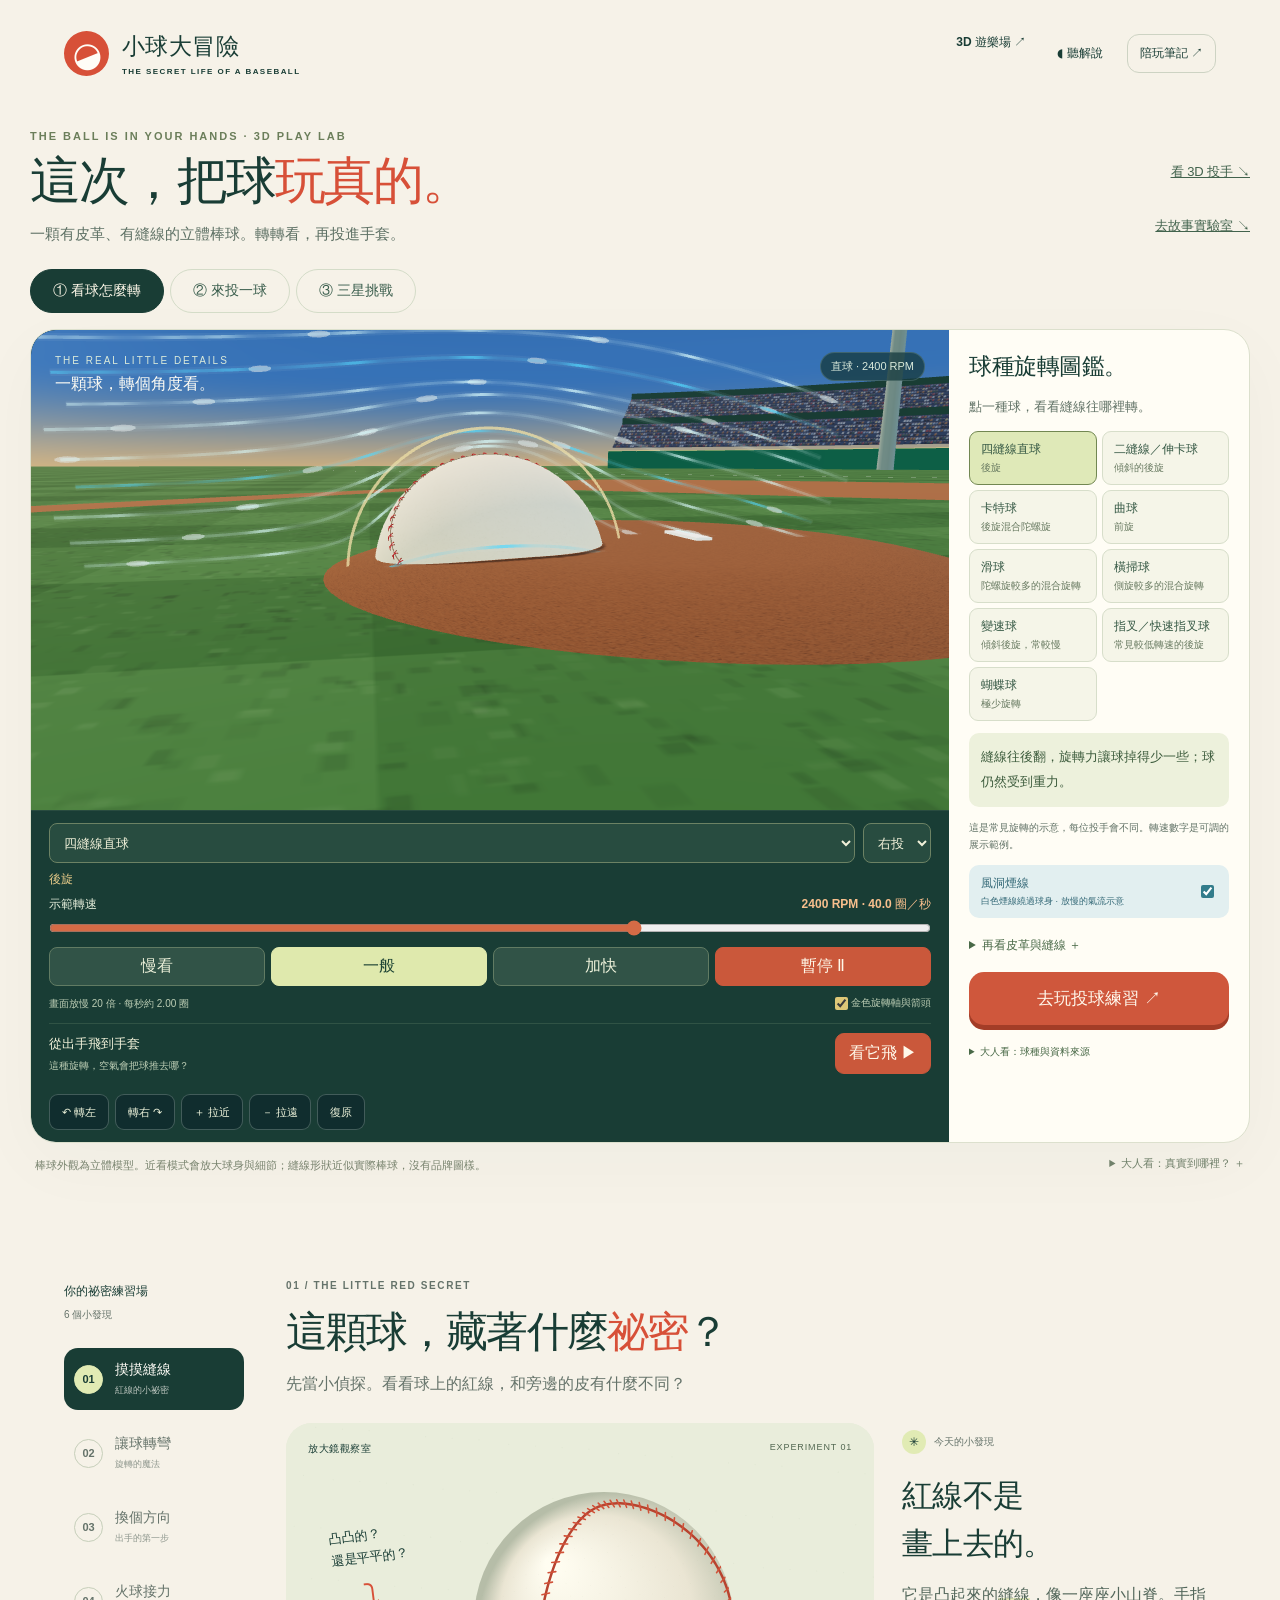
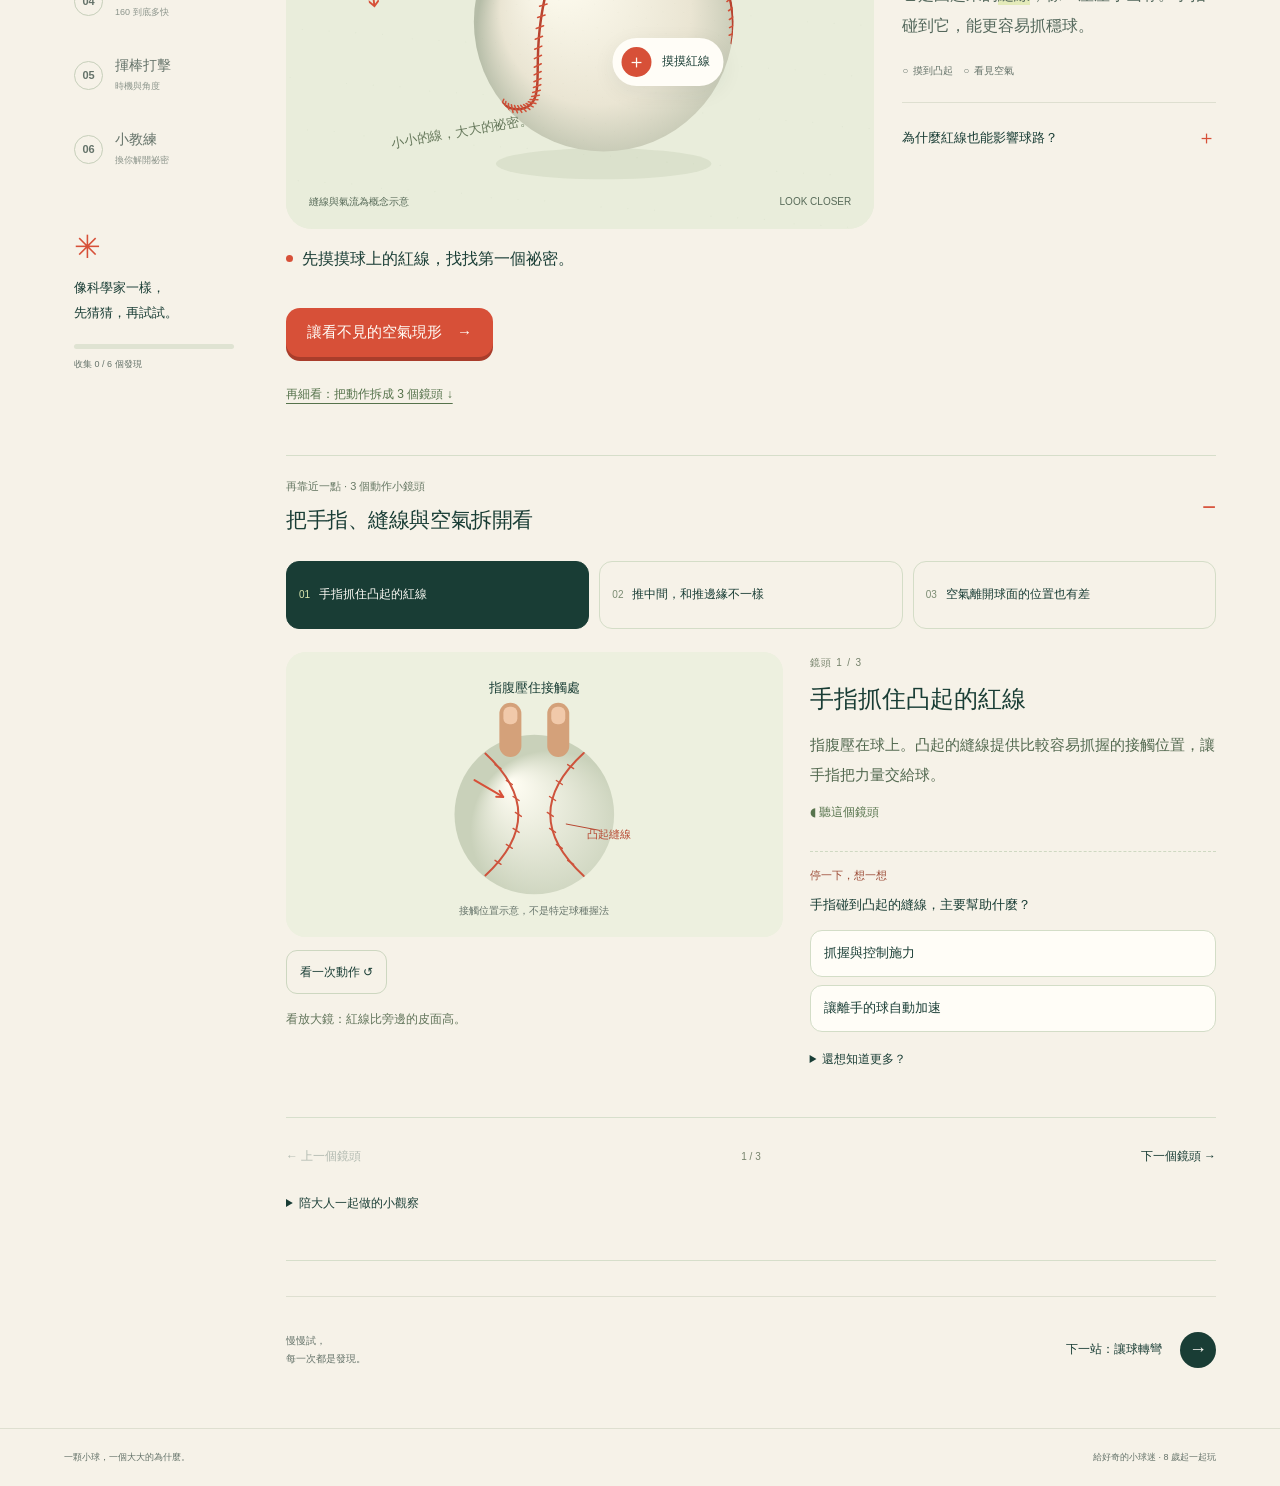
==== commit bc3c17ec: "Deploy: rebuilt 3D pitcher area with ballpark Co-Authored-By: Claude Fable 5.1 <noreply@anthropic.co" ====
--- a/index.html
+++ b/index.html
@@ -4,7 +4,7 @@
 <meta charset="utf-8"><link rel="icon" href="data:,"><meta name="viewport" content="width=device-width, initial-scale=1"><meta name="theme-color" content="#193d35">
 <meta name="description" content="把 3D 棒球拿起來看，瞄準、投球、闖關！陪 8 歲孩子玩懂縫線、旋轉與 160 公里火球。">
 <title>小球大冒險 — 棒球的祕密練習場</title>
-<link rel="stylesheet" href="style.css"><link rel="stylesheet" href="detail.css"><link rel="stylesheet" href="play3d.css"><link rel="stylesheet" href="scene-updates.css"><link rel="stylesheet" href="compact-play.css"><link rel="stylesheet" href="spin-studio.css"><link rel="stylesheet" href="throw-pitches.css"><link rel="stylesheet" href="game-pitch.css"><script src="physics.js" defer></script><script src="flight3d.js" defer></script><script src="detail-content.js" defer></script><script src="detail.js" defer></script><script src="app.js" defer></script><script type="module" src="play3d.js"></script><script type="module" src="pitcher3d.js"></script>
+<link rel="stylesheet" href="style.css"><link rel="stylesheet" href="detail.css"><link rel="stylesheet" href="play3d.css"><link rel="stylesheet" href="scene-updates.css"><link rel="stylesheet" href="compact-play.css"><link rel="stylesheet" href="spin-studio.css"><link rel="stylesheet" href="throw-pitches.css"><link rel="stylesheet" href="game-pitch.css"><link rel="stylesheet" href="pitcher-stage.css"><script src="physics.js" defer></script><script src="flight3d.js" defer></script><script src="detail-content.js" defer></script><script src="detail.js" defer></script><script src="app.js" defer></script><script type="module" src="play3d.js"></script><script type="module" src="pitcher3d.js"></script>
 </head>
 <body>
 <header class="topbar"><a class="brand" href="#" aria-label="小球大冒險，回到第一站"><span class="brand-ball" aria-hidden="true">◒</span><span>小球大冒險<small>THE SECRET LIFE OF A BASEBALL</small></span></a><div class="header-actions"><button class="quiet" id="read-story" type="button">◖ 聽解說</button><button class="quiet parent" id="parent-open" type="button">陪玩筆記 ↗</button></div></header>
--- a/pitcher-stage.css
+++ b/pitcher-stage.css
@@ -0,0 +1,9 @@
+/* Chapter 4 body mode: broadcast camera chips and motion bar under the ballpark stage. */
+.pitcher3d-controls .pitcher-views{display:flex;gap:6px;flex-wrap:wrap;align-items:center}
+.pitcher3d-controls .pitcher-views [data-pitcher-view]{border-radius:999px;padding:9px 14px;background:#1f3f36;color:#dfe9cf;border-color:#1f3f36}
+.pitcher3d-controls .pitcher-views [data-pitcher-view][aria-pressed=true]{background:#e0ebb6;color:#1f3f36;border-color:#c9d99a}
+.pitcher3d-controls .pitcher-zoom{display:inline-flex;gap:4px;margin-left:auto}
+.pitcher3d-controls .pitcher-zoom button{width:40px;padding:0;font-size:15px}
+.pitcher3d-controls .pitcher-motion-bar label{color:#5d6d5e}
+.stage:has(canvas[data-lesson-mode=body]){background:#0f2a3a}
+@media(max-width:420px){.pitcher3d-controls .pitcher-views [data-pitcher-view]{padding:8px 11px;font-size:11px}.pitcher3d-controls .pitcher-zoom{margin-left:0}}
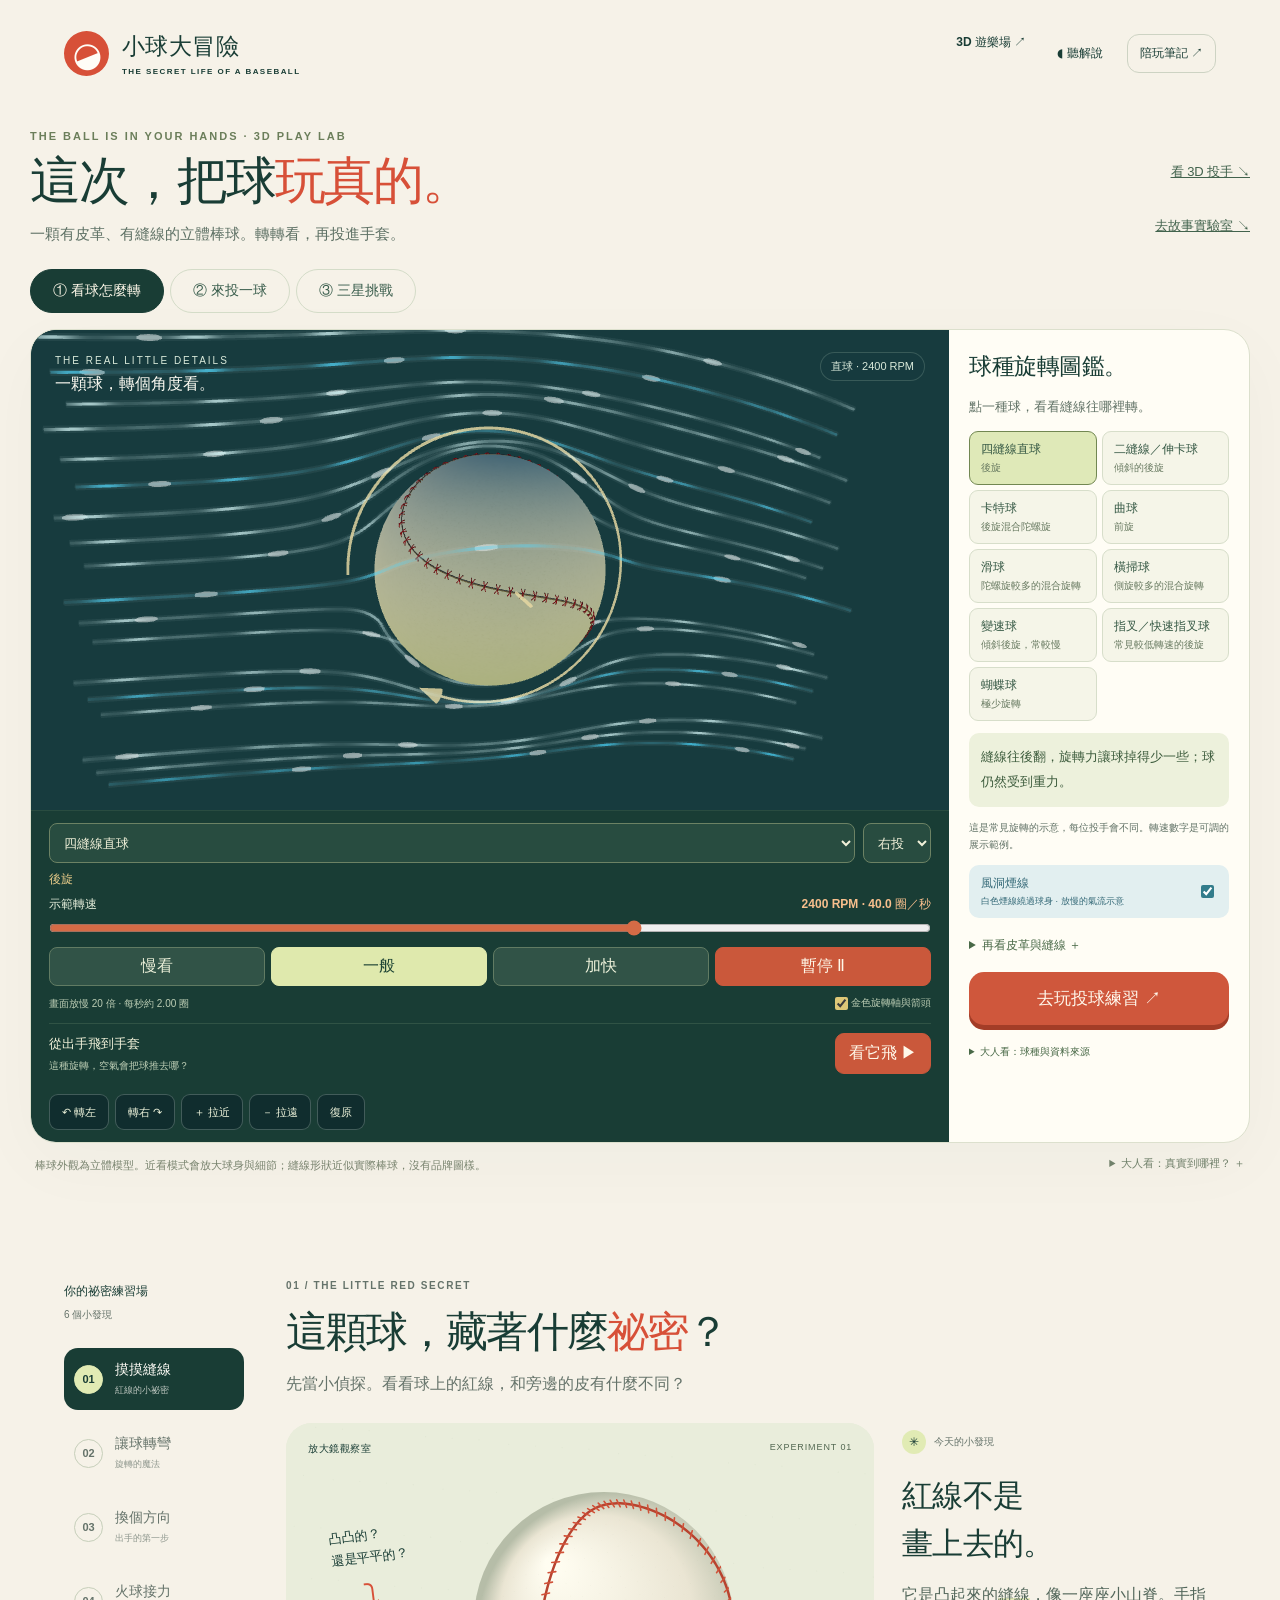
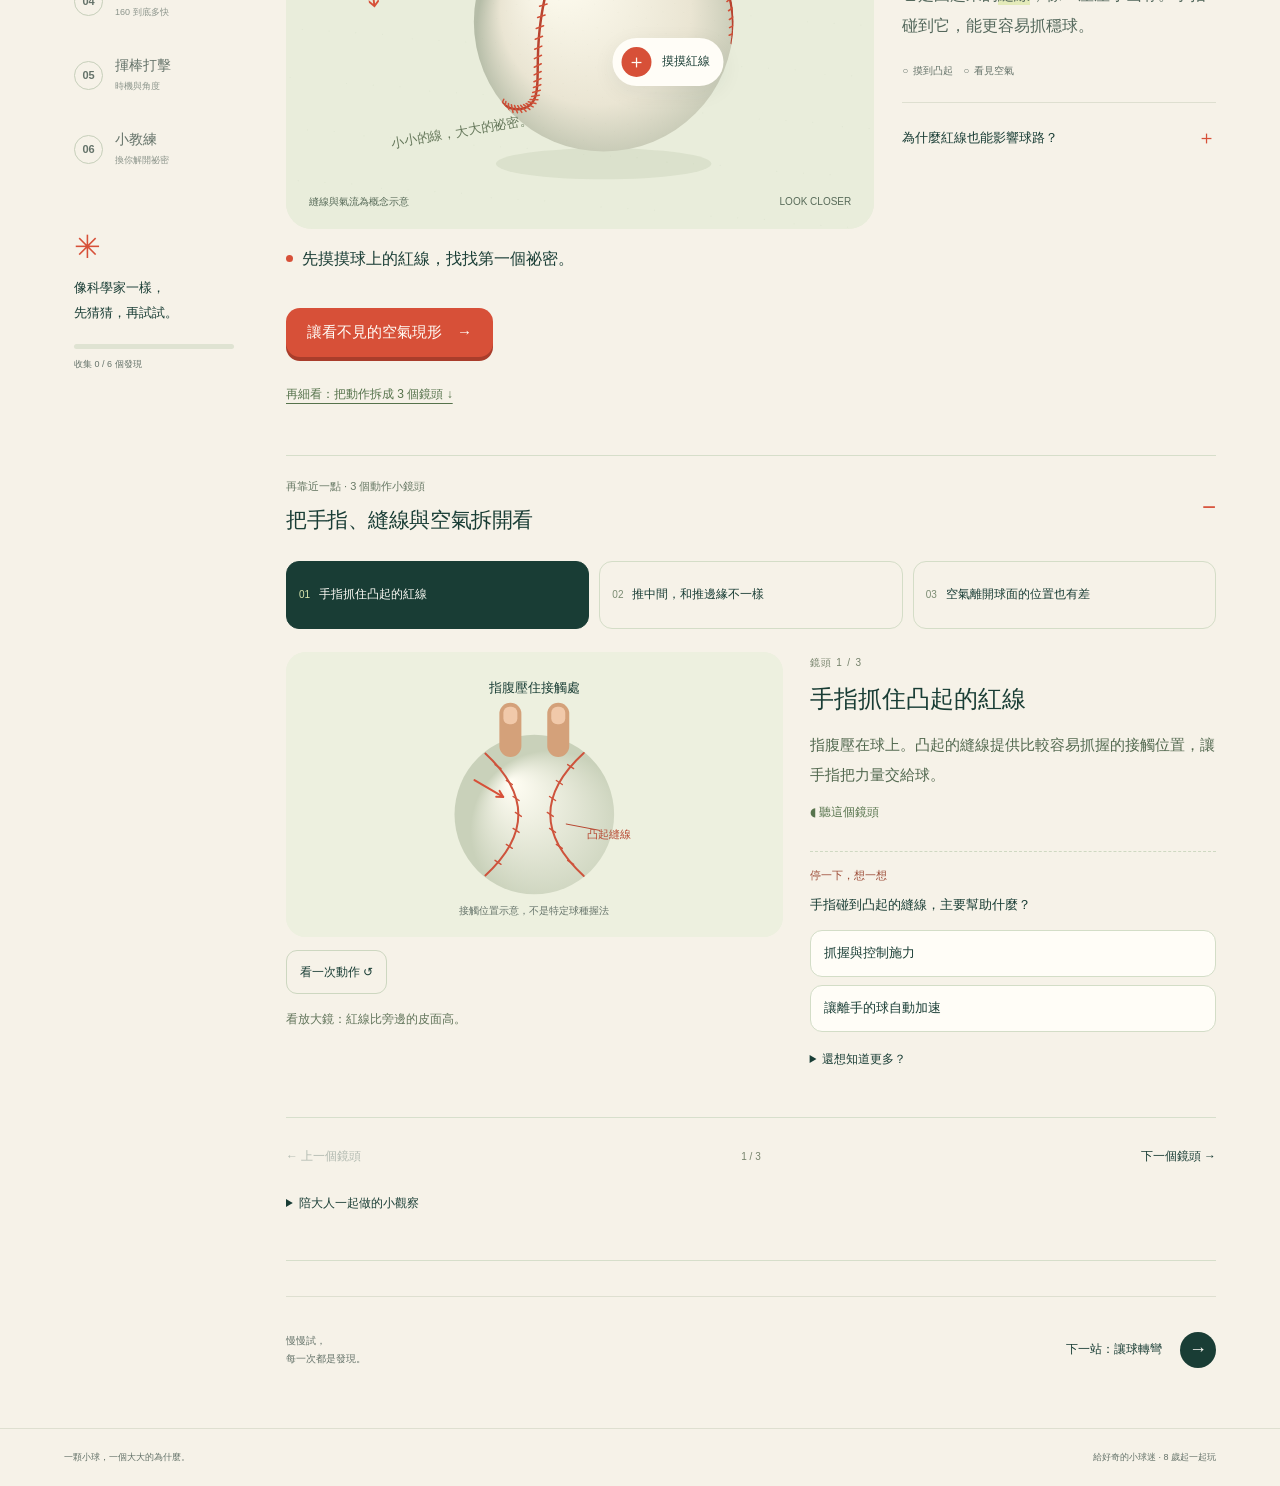
==== commit 0e5386c5: "Deploy: diagnostics banner Co-Authored-By: Claude Fable 5.1 <noreply@anthropic.com> Claude-Session: " ====
--- a/index.html
+++ b/index.html
@@ -1,6 +1,12 @@
 <!doctype html>
 <html lang="zh-Hant">
-<head>
+<head><script>
+// Diagnostics: show the first script error on screen so a phone user can report it. Removed once stable.
+(function(){var shown=false;function show(msg){if(shown)return;shown=true;var d=document.createElement('div');d.id='diag-banner';d.style.cssText='position:fixed;left:0;right:0;bottom:0;z-index:99999;background:#7a1f1f;color:#fff;font:12px/1.5 -apple-system,sans-serif;padding:10px 14px;word-break:break-all;max-height:40vh;overflow:auto';d.textContent='診斷：'+msg+' | '+navigator.userAgent.slice(0,80);document.body.appendChild(d);}
+window.addEventListener('error',function(e){show((e.message||'error')+' @ '+((e.filename||'').split('/').pop())+':'+(e.lineno||''));});
+window.addEventListener('unhandledrejection',function(e){var r=e.reason;show('promise: '+(r&&r.message?r.message:String(r)));});
+window.addEventListener('load',function(){setTimeout(function(){try{var c=document.createElement('canvas');var gl=c.getContext('webgl2')||c.getContext('webgl');if(!gl)show('這台裝置沒有 WebGL');}catch(x){show('WebGL 檢查失敗 '+x.message);}},1500);});})();
+</script>
 <meta charset="utf-8"><link rel="icon" href="data:,"><meta name="viewport" content="width=device-width, initial-scale=1"><meta name="theme-color" content="#193d35">
 <meta name="description" content="把 3D 棒球拿起來看，瞄準、投球、闖關！陪 8 歲孩子玩懂縫線、旋轉與 160 公里火球。">
 <title>小球大冒險 — 棒球的祕密練習場</title>
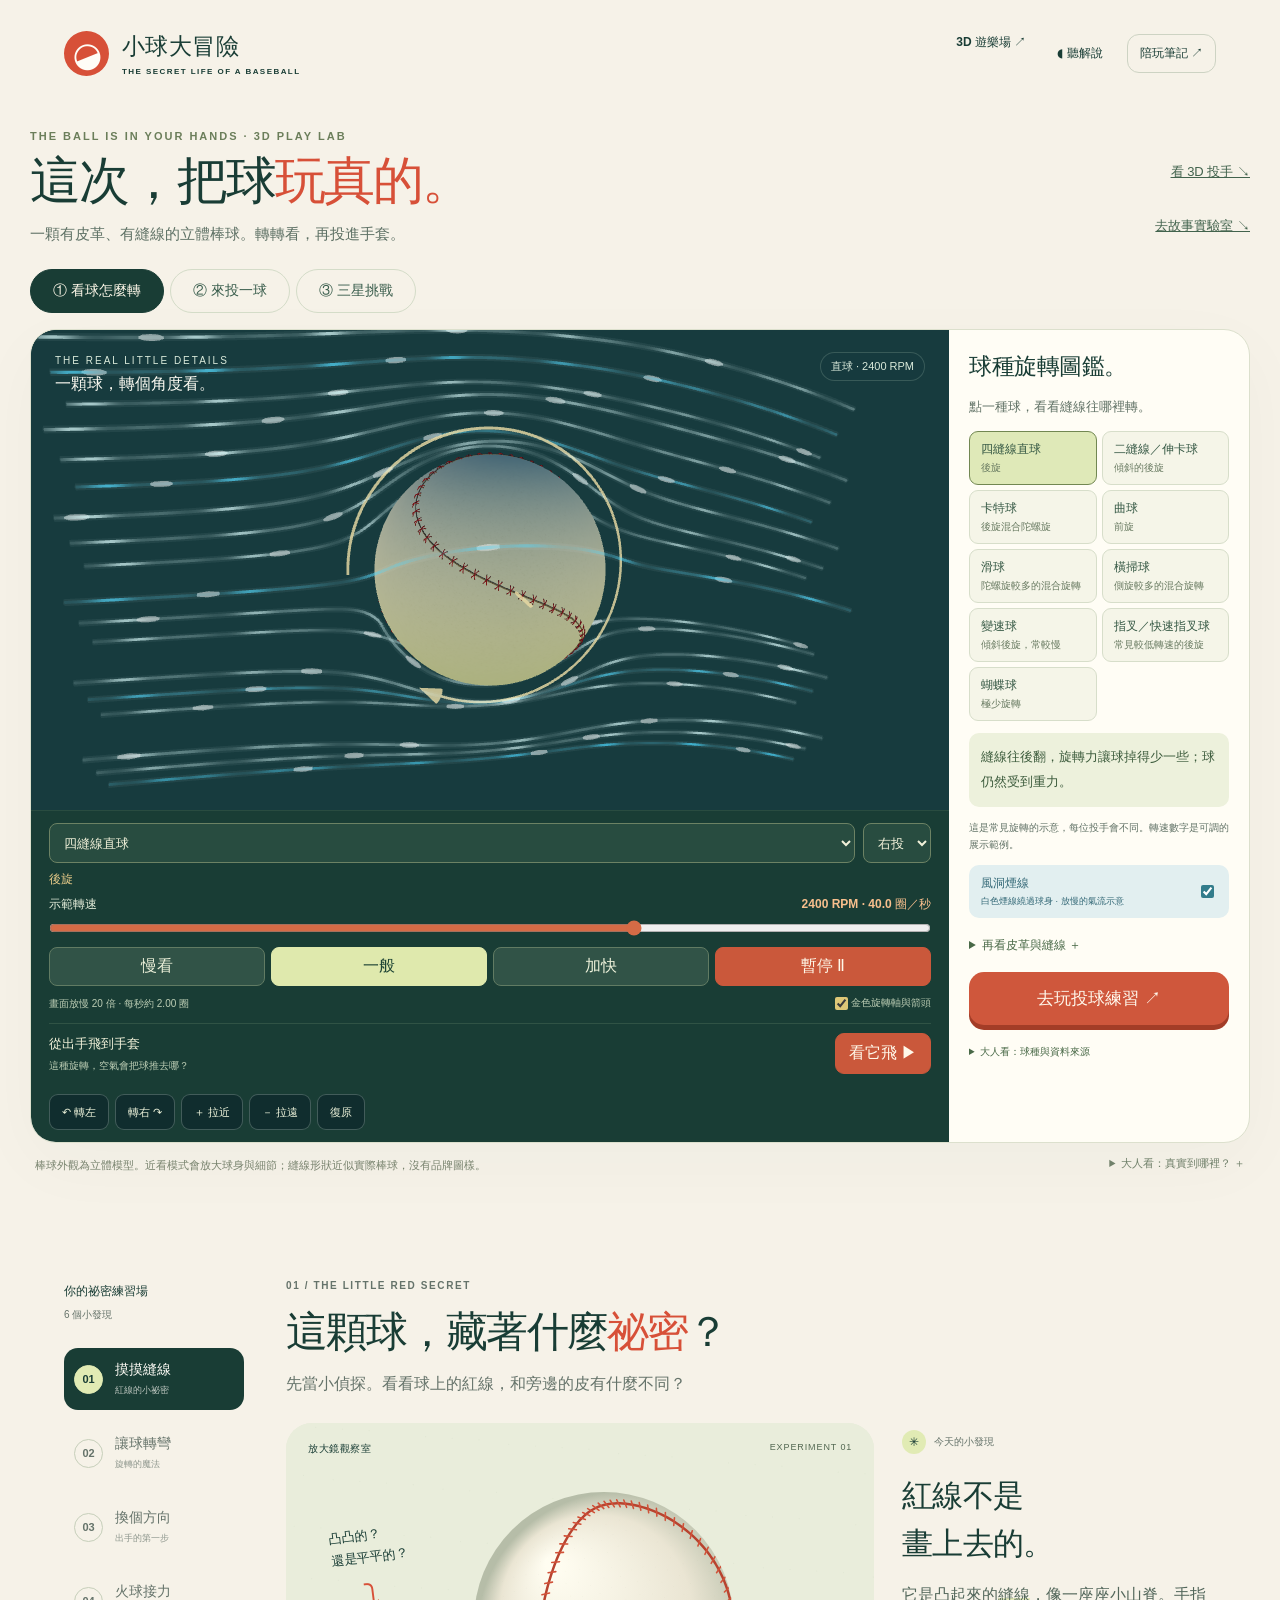
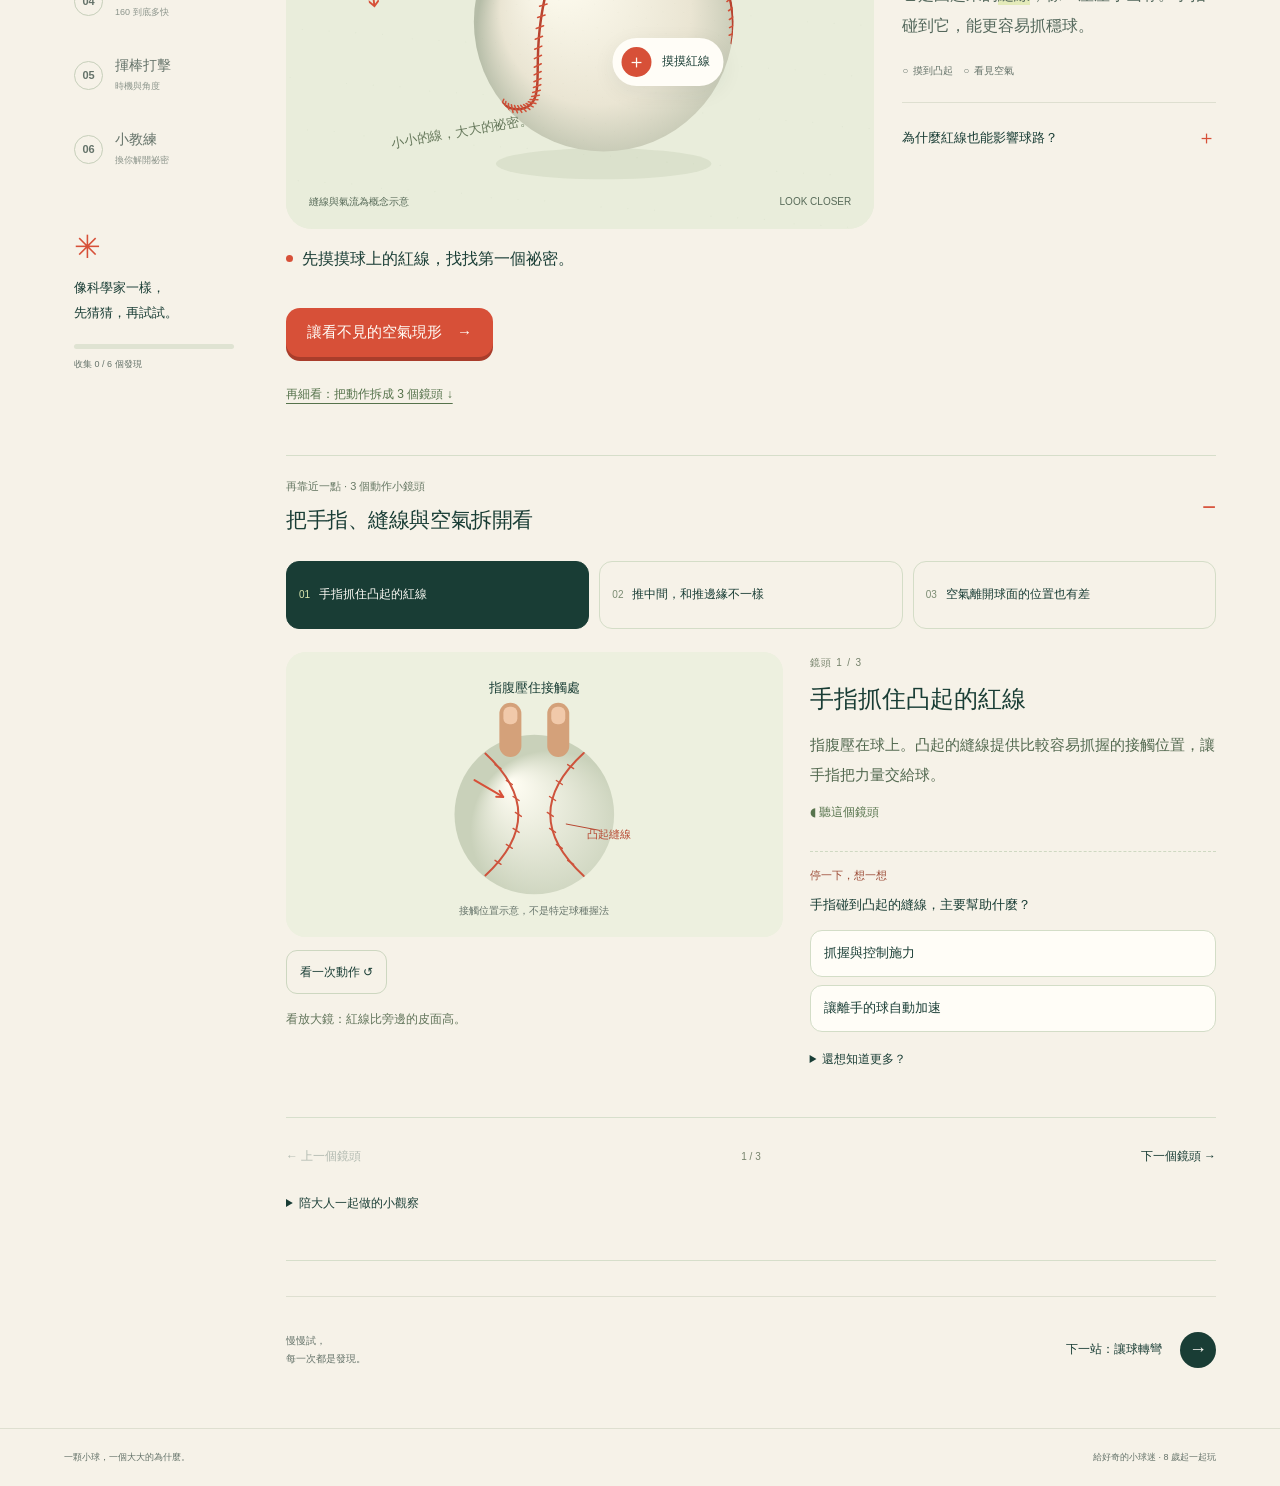
==== commit 81a76880: "Deploy: pixel-art pitcher Co-Authored-By: Claude Fable 5.1 <noreply@anthropic.com> Claude-Session: h" ====
--- a/index.html
+++ b/index.html
@@ -10,7 +10,7 @@
 <meta charset="utf-8"><link rel="icon" href="data:,"><meta name="viewport" content="width=device-width, initial-scale=1"><meta name="theme-color" content="#193d35">
 <meta name="description" content="把 3D 棒球拿起來看，瞄準、投球、闖關！陪 8 歲孩子玩懂縫線、旋轉與 160 公里火球。">
 <title>小球大冒險 — 棒球的祕密練習場</title>
-<link rel="stylesheet" href="style.css"><link rel="stylesheet" href="detail.css"><link rel="stylesheet" href="play3d.css"><link rel="stylesheet" href="scene-updates.css"><link rel="stylesheet" href="compact-play.css"><link rel="stylesheet" href="spin-studio.css"><link rel="stylesheet" href="throw-pitches.css"><link rel="stylesheet" href="game-pitch.css"><link rel="stylesheet" href="pitcher-stage.css"><script src="physics.js" defer></script><script src="flight3d.js" defer></script><script src="detail-content.js" defer></script><script src="detail.js" defer></script><script src="app.js" defer></script><script type="module" src="play3d.js"></script><script type="module" src="pitcher3d.js"></script>
+<link rel="stylesheet" href="style.css"><link rel="stylesheet" href="detail.css"><link rel="stylesheet" href="play3d.css"><link rel="stylesheet" href="scene-updates.css"><link rel="stylesheet" href="compact-play.css"><link rel="stylesheet" href="spin-studio.css"><link rel="stylesheet" href="throw-pitches.css"><link rel="stylesheet" href="game-pitch.css"><link rel="stylesheet" href="pitcher-stage.css"><script src="physics.js" defer></script><script src="flight3d.js" defer></script><script src="detail-content.js" defer></script><script src="detail.js" defer></script><script src="app.js" defer></script><script type="module" src="play3d.js"></script><script type="module" src="pitcher-pixel.js"></script>
 </head>
 <body>
 <header class="topbar"><a class="brand" href="#" aria-label="小球大冒險，回到第一站"><span class="brand-ball" aria-hidden="true">◒</span><span>小球大冒險<small>THE SECRET LIFE OF A BASEBALL</small></span></a><div class="header-actions"><button class="quiet" id="read-story" type="button">◖ 聽解說</button><button class="quiet parent" id="parent-open" type="button">陪玩筆記 ↗</button></div></header>
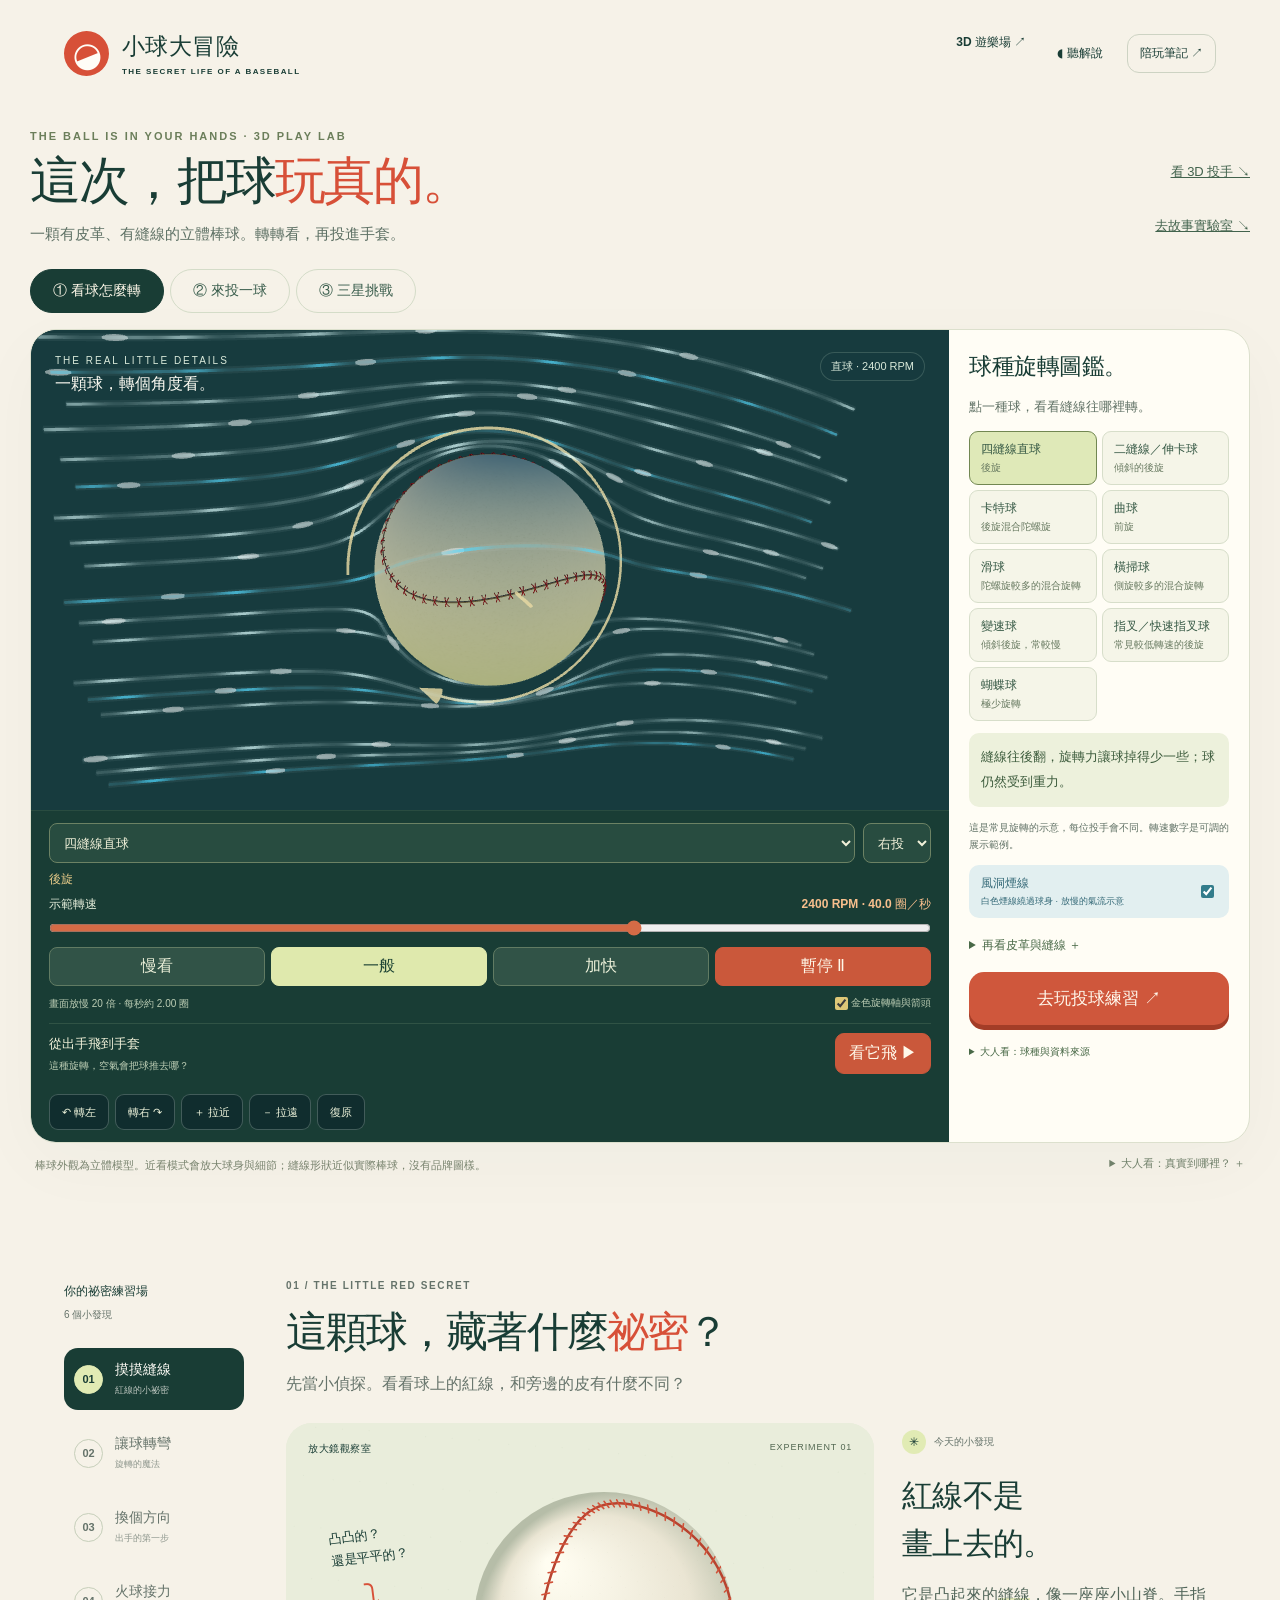
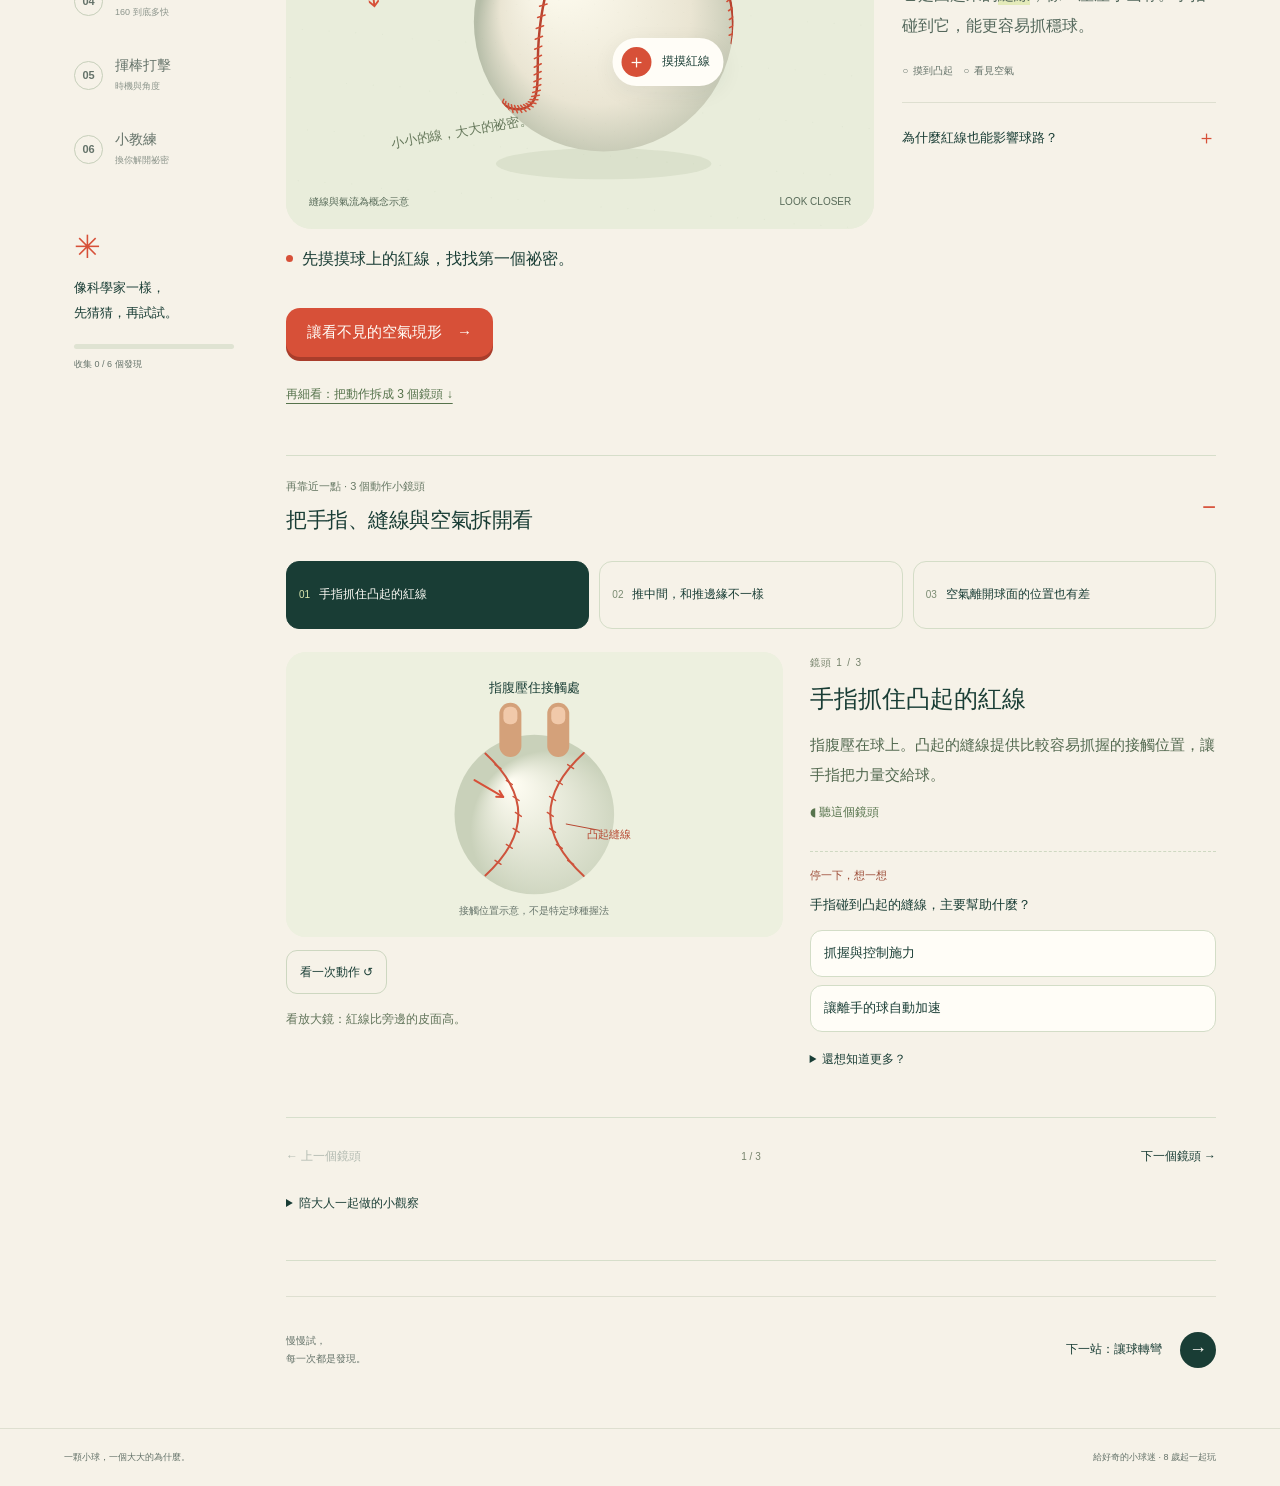
==== commit 0199ecd1: "Deploy: no extra WebGL probe; playground recovers from context loss Co-Authored-By: Claude Opus 5.5 " ====
--- a/index.html
+++ b/index.html
@@ -5,7 +5,7 @@
 (function(){var shown=false;function show(msg){if(shown)return;shown=true;var d=document.createElement('div');d.id='diag-banner';d.style.cssText='position:fixed;left:0;right:0;bottom:0;z-index:99999;background:#7a1f1f;color:#fff;font:12px/1.5 -apple-system,sans-serif;padding:10px 14px;word-break:break-all;max-height:40vh;overflow:auto';d.textContent='診斷：'+msg+' | '+navigator.userAgent.slice(0,80);document.body.appendChild(d);}
 window.addEventListener('error',function(e){show((e.message||'error')+' @ '+((e.filename||'').split('/').pop())+':'+(e.lineno||''));});
 window.addEventListener('unhandledrejection',function(e){var r=e.reason;show('promise: '+(r&&r.message?r.message:String(r)));});
-window.addEventListener('load',function(){setTimeout(function(){try{var c=document.createElement('canvas');var gl=c.getContext('webgl2')||c.getContext('webgl');if(!gl)show('這台裝置沒有 WebGL');}catch(x){show('WebGL 檢查失敗 '+x.message);}},1500);});})();
+})();
 </script>
 <meta charset="utf-8"><link rel="icon" href="data:,"><meta name="viewport" content="width=device-width, initial-scale=1"><meta name="theme-color" content="#193d35">
 <meta name="description" content="把 3D 棒球拿起來看，瞄準、投球、闖關！陪 8 歲孩子玩懂縫線、旋轉與 160 公里火球。">
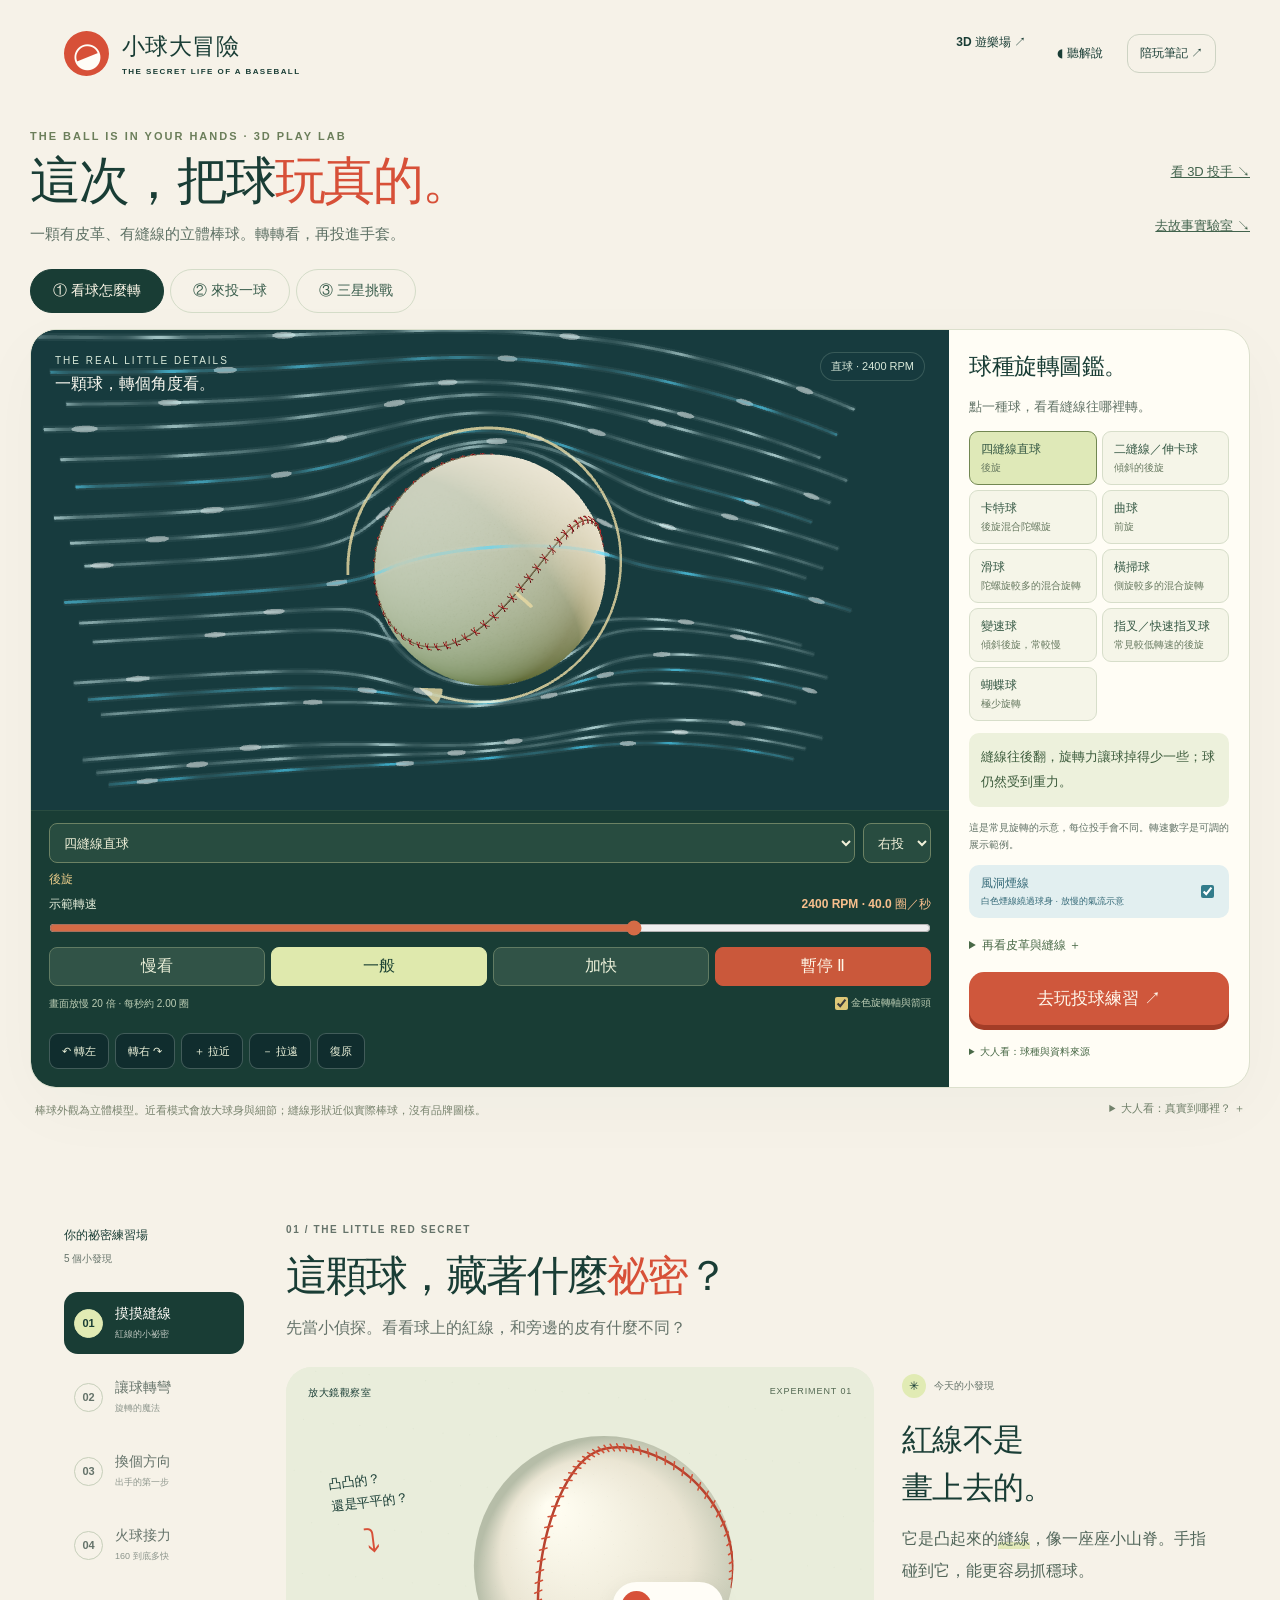
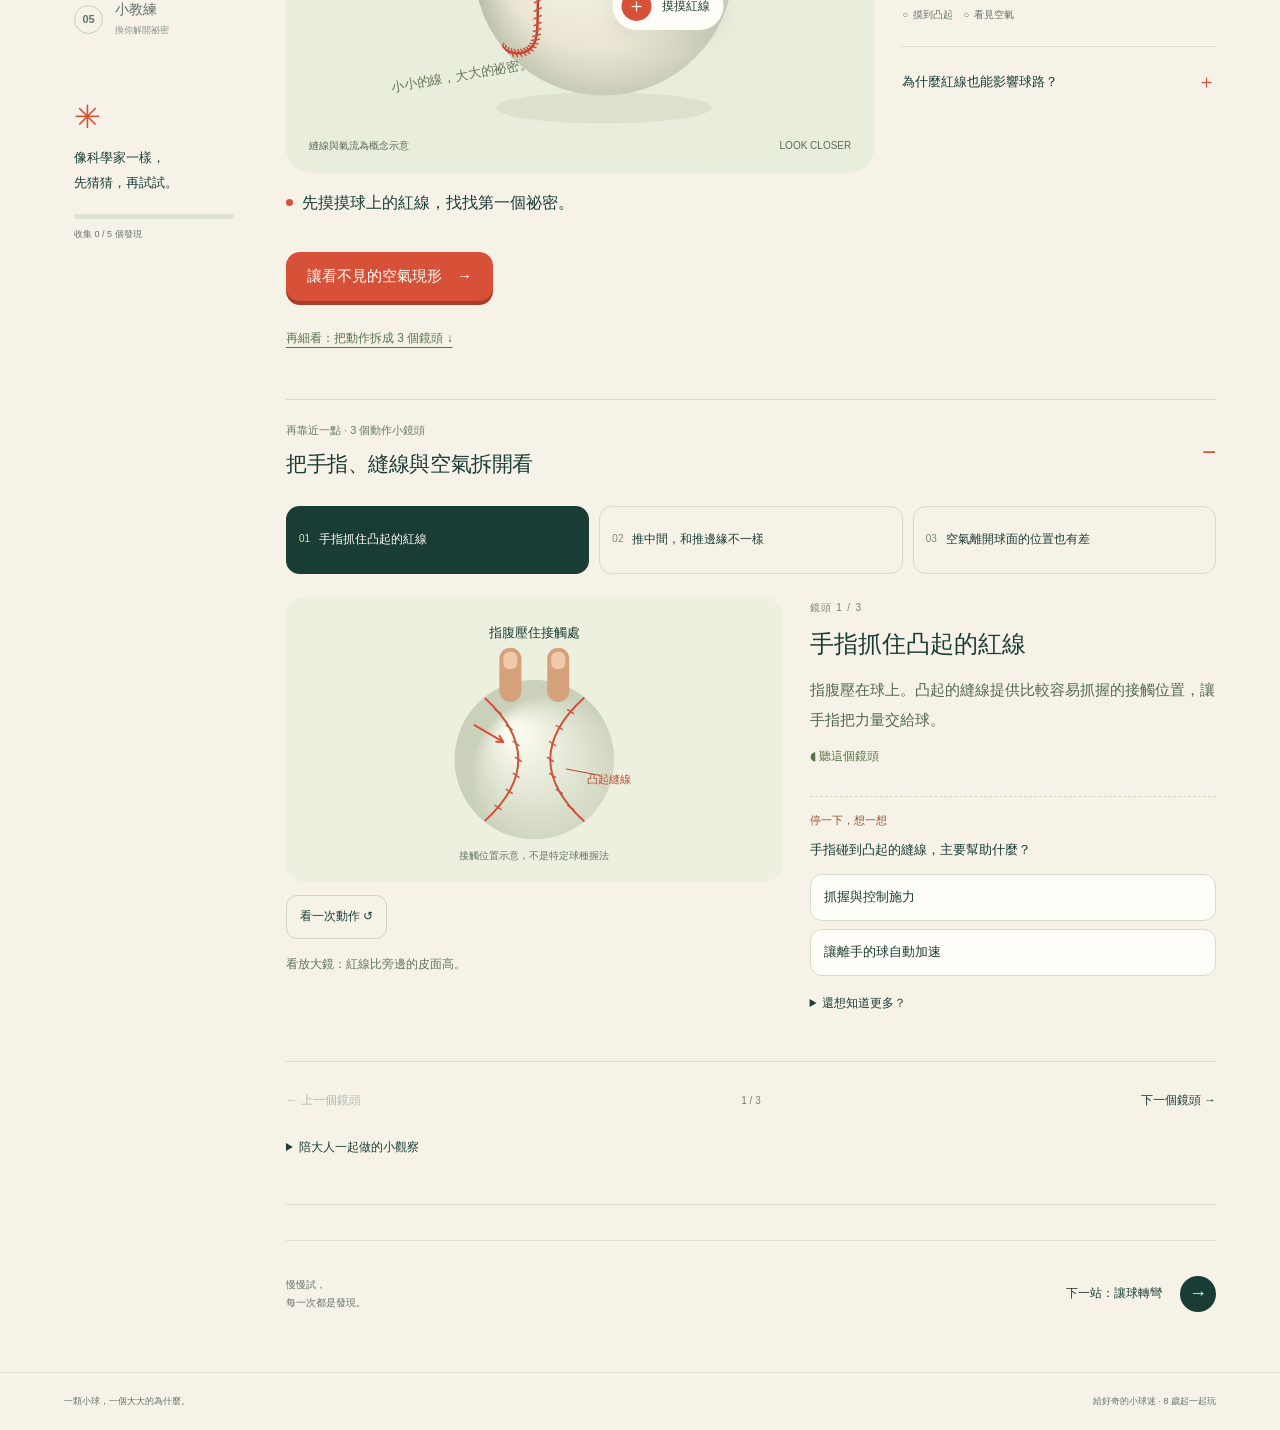
==== commit 84072e17: "Restore the original handed-over site, as the owner asked Co-Authored-By: Claude Opus 5.5 <noreply@a" ====
--- a/index.html
+++ b/index.html
@@ -1,20 +1,14 @@
 <!doctype html>
 <html lang="zh-Hant">
-<head><script>
-// Diagnostics: show the first script error on screen so a phone user can report it. Removed once stable.
-(function(){var shown=false;function show(msg){if(shown)return;shown=true;var d=document.createElement('div');d.id='diag-banner';d.style.cssText='position:fixed;left:0;right:0;bottom:0;z-index:99999;background:#7a1f1f;color:#fff;font:12px/1.5 -apple-system,sans-serif;padding:10px 14px;word-break:break-all;max-height:40vh;overflow:auto';d.textContent='診斷：'+msg+' | '+navigator.userAgent.slice(0,80);document.body.appendChild(d);}
-window.addEventListener('error',function(e){show((e.message||'error')+' @ '+((e.filename||'').split('/').pop())+':'+(e.lineno||''));});
-window.addEventListener('unhandledrejection',function(e){var r=e.reason;show('promise: '+(r&&r.message?r.message:String(r)));});
-})();
-</script>
-<meta charset="utf-8"><link rel="icon" href="data:,"><meta name="viewport" content="width=device-width, initial-scale=1"><meta name="theme-color" content="#193d35">
+<head>
+<meta charset="utf-8"><meta name="viewport" content="width=device-width, initial-scale=1"><meta name="theme-color" content="#193d35">
 <meta name="description" content="把 3D 棒球拿起來看，瞄準、投球、闖關！陪 8 歲孩子玩懂縫線、旋轉與 160 公里火球。">
 <title>小球大冒險 — 棒球的祕密練習場</title>
-<link rel="stylesheet" href="style.css"><link rel="stylesheet" href="detail.css"><link rel="stylesheet" href="play3d.css"><link rel="stylesheet" href="scene-updates.css"><link rel="stylesheet" href="compact-play.css"><link rel="stylesheet" href="spin-studio.css"><link rel="stylesheet" href="throw-pitches.css"><link rel="stylesheet" href="game-pitch.css"><link rel="stylesheet" href="pitcher-stage.css"><script src="physics.js" defer></script><script src="flight3d.js" defer></script><script src="detail-content.js" defer></script><script src="detail.js" defer></script><script src="app.js" defer></script><script type="module" src="play3d.js"></script><script type="module" src="pitcher-pixel.js"></script>
+<link rel="stylesheet" href="style.css"><link rel="stylesheet" href="detail.css"><link rel="stylesheet" href="play3d.css"><link rel="stylesheet" href="scene-updates.css"><link rel="stylesheet" href="compact-play.css"><link rel="stylesheet" href="spin-studio.css"><link rel="stylesheet" href="throw-pitches.css"><script src="physics.js" defer></script><script src="flight3d.js" defer></script><script src="detail-content.js" defer></script><script src="detail.js" defer></script><script src="app.js" defer></script><script type="module" src="play3d.js"></script><script type="module" src="pitcher3d.js"></script>
 </head>
 <body>
 <header class="topbar"><a class="brand" href="#" aria-label="小球大冒險，回到第一站"><span class="brand-ball" aria-hidden="true">◒</span><span>小球大冒險<small>THE SECRET LIFE OF A BASEBALL</small></span></a><div class="header-actions"><button class="quiet" id="read-story" type="button">◖ 聽解說</button><button class="quiet parent" id="parent-open" type="button">陪玩筆記 ↗</button></div></header>
-<div class="adventure-shell"><aside class="journey" aria-label="冒險路線"><div class="journey-title">你的祕密練習場 <span>6 個小發現</span></div><nav id="chapter-nav" aria-label="選擇小實驗"></nav><div class="journey-bottom"><span class="small-star" aria-hidden="true">✳</span><p>像科學家一樣，<br>先猜猜，再試試。</p><div class="progress-track"><span id="progress-fill"></span></div><span id="progress-label">收集 0 / 6 個發現</span></div></aside><main id="main" aria-label="棒球小實驗"></main></div>
+<div class="adventure-shell"><aside class="journey" aria-label="冒險路線"><div class="journey-title">你的祕密練習場 <span>5 個小發現</span></div><nav id="chapter-nav" aria-label="選擇小實驗"></nav><div class="journey-bottom"><span class="small-star" aria-hidden="true">✳</span><p>像科學家一樣，<br>先猜猜，再試試。</p><div class="progress-track"><span id="progress-fill"></span></div><span id="progress-label">收集 0 / 5 個發現</span></div></aside><main id="main" aria-label="棒球小實驗"></main></div>
 <footer class="site-footer"><span>一顆小球，一個大大的為什麼。</span><span>給好奇的小球迷 · 8 歲起一起玩</span></footer>
 <dialog id="parent-dialog" aria-labelledby="parent-title"><button type="button" class="dialog-close" id="parent-close" aria-label="關閉陪玩筆記">✕</button><div class="eyebrow">FOR CURIOUS GROWN-UPS</div><h2 id="parent-title">陪他一起問「為什麼」。</h2><p>一次玩一站就好。先讓孩子猜，再一起看球的變化；不用背名詞，也不用急著答對。</p><ol><li><b>摸縫線：</b>有棒球的話，讓孩子用指腹輕摸紅線，感覺它和皮面的差別。</li><li><b>做公平的比較：</b>玩旋轉時，出手方向、速度相同；玩出手方向時，旋轉、速度相同。一次只改一件事，才知道原因。</li><li><b>請他當小老師：</b>「你怎麼知道？」「如果改成另一種，會怎樣？」比考名詞更能看出理解。</li></ol><h3>這裡的圖，怎麼看？</h3><p>故事實驗包含教學插畫與 3D 動作分解。球路包含重力、簡化的空氣阻力與旋轉力，未模擬縫線尾流；圖中的變化與球的大小有放大。縫線氣流圖只示意可能的受力方向，不能由一種握法直接預測球路。</p><p>火球的計時用假設的出手後距離 16.5 公尺，按等速估算；實際投球會減速，放球位置也不同。它不是完整的打擊反應時間。160 公里／時是觀察成年高手速度的例子。</p><h3>給想繼續找答案的大人</h3><div class="source-links"><a href="https://openstax.org/books/physics/pages/6-3-rotational-motion" target="_blank" rel="noopener">OpenStax：施力位置、力矩與轉動</a><a href="https://www1.grc.nasa.gov/beginners-guide-to-aeronautics/lift-of-a-baseball/" target="_blank" rel="noopener">NASA：旋轉的棒球與空氣</a><a href="https://meetings-archive.aps.org/dfd/2023/l04/10/" target="_blank" rel="noopener">流體力學研究：縫線怎麼影響空氣</a><a href="https://pmc.ncbi.nlm.nih.gov/articles/PMC3445080/" target="_blank" rel="noopener">投球的能量如何經過全身</a><a href="https://www.mlb.com/pitch-smart/pitching-guidelines/ages-8-and-under" target="_blank" rel="noopener">MLB：8 歲以下投球活動指引</a></div></dialog>
 </body></html>
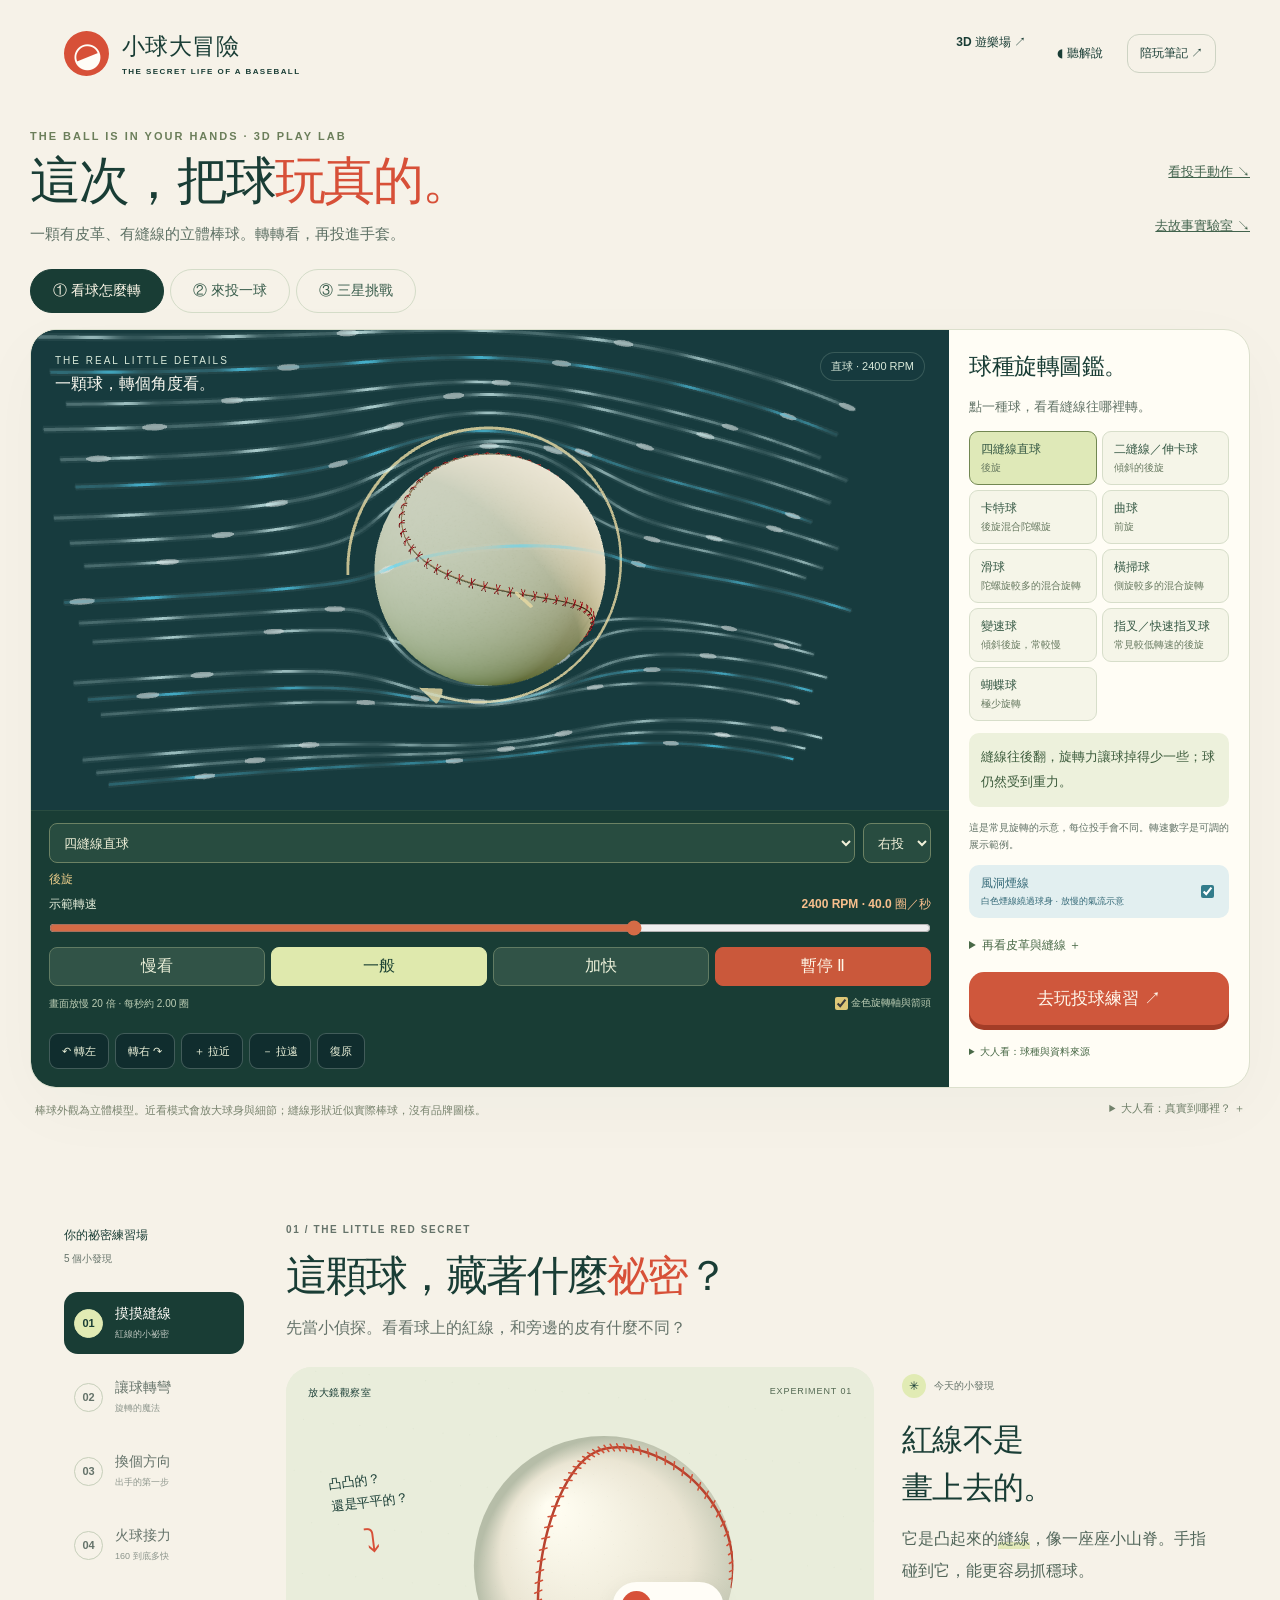
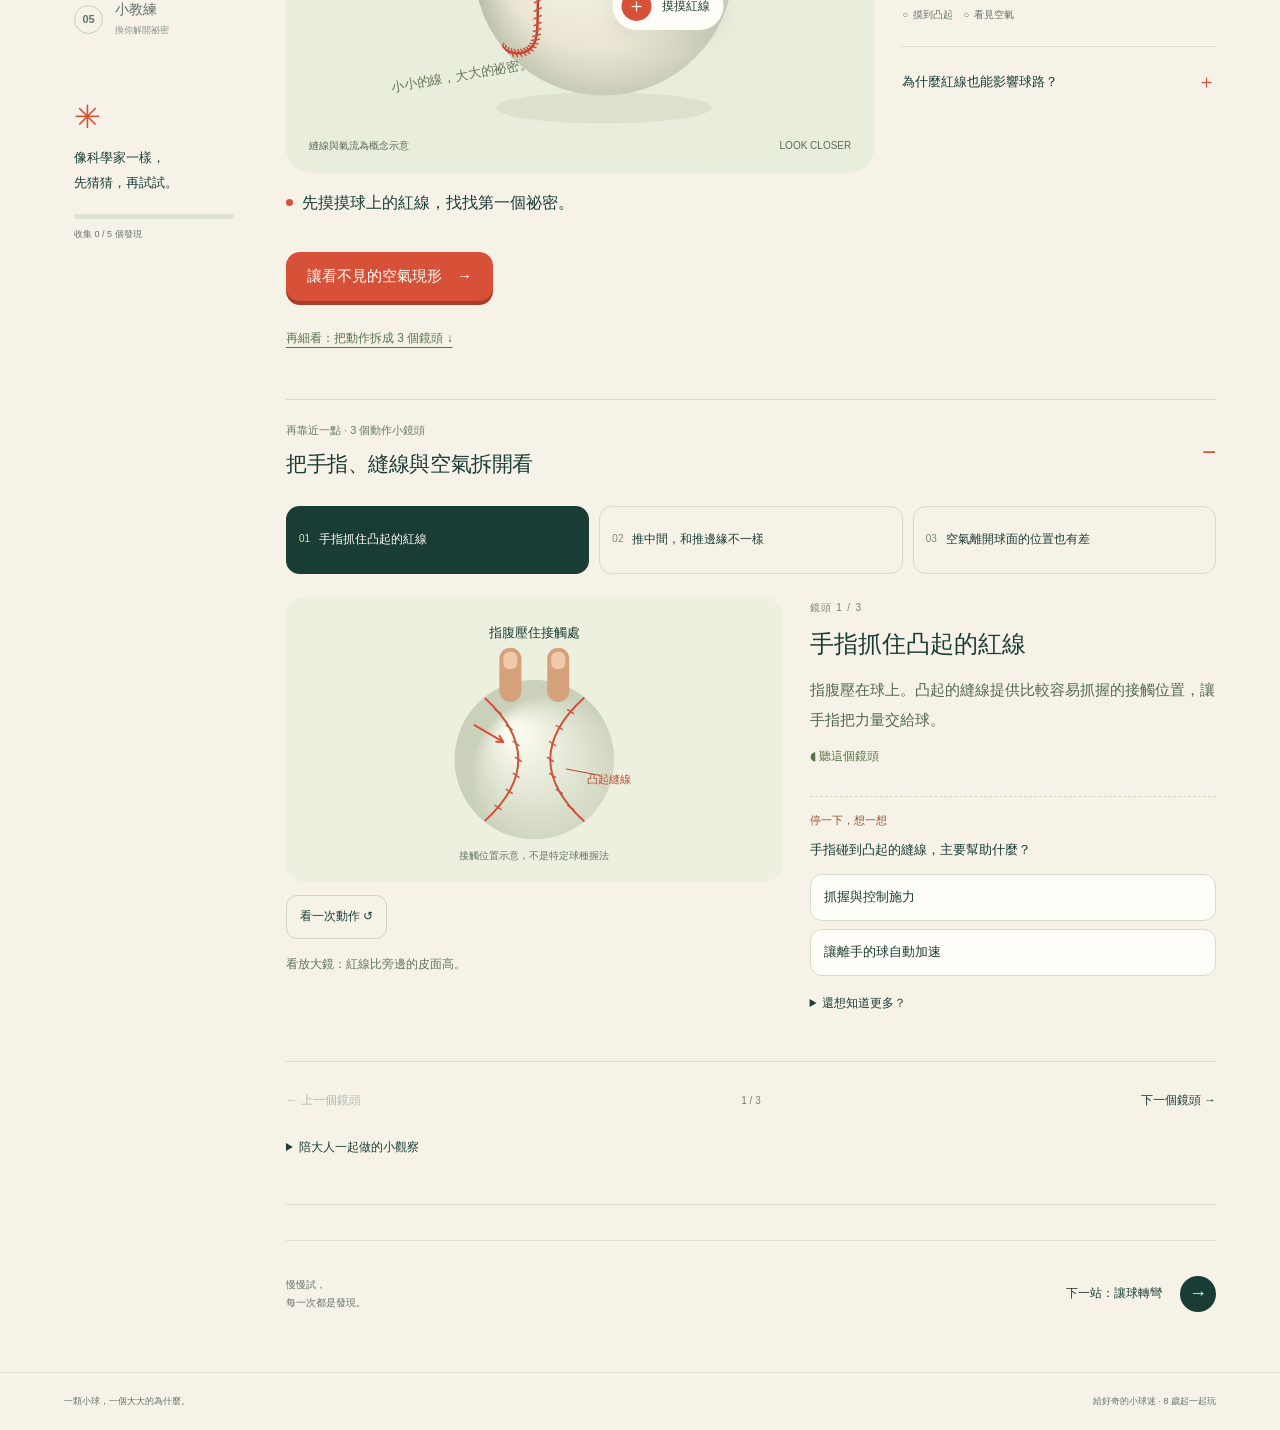
==== commit 6f1f0c90: "Deploy: chapter 4 pitcher as a motion-analysis skeleton Co-Authored-By: Claude Opus 5.5 <noreply@ant" ====
--- a/index.html
+++ b/index.html
@@ -4,7 +4,7 @@
 <meta charset="utf-8"><meta name="viewport" content="width=device-width, initial-scale=1"><meta name="theme-color" content="#193d35">
 <meta name="description" content="把 3D 棒球拿起來看，瞄準、投球、闖關！陪 8 歲孩子玩懂縫線、旋轉與 160 公里火球。">
 <title>小球大冒險 — 棒球的祕密練習場</title>
-<link rel="stylesheet" href="style.css"><link rel="stylesheet" href="detail.css"><link rel="stylesheet" href="play3d.css"><link rel="stylesheet" href="scene-updates.css"><link rel="stylesheet" href="compact-play.css"><link rel="stylesheet" href="spin-studio.css"><link rel="stylesheet" href="throw-pitches.css"><script src="physics.js" defer></script><script src="flight3d.js" defer></script><script src="detail-content.js" defer></script><script src="detail.js" defer></script><script src="app.js" defer></script><script type="module" src="play3d.js"></script><script type="module" src="pitcher3d.js"></script>
+<link rel="stylesheet" href="style.css"><link rel="stylesheet" href="detail.css"><link rel="stylesheet" href="play3d.css"><link rel="stylesheet" href="scene-updates.css"><link rel="stylesheet" href="compact-play.css"><link rel="stylesheet" href="spin-studio.css"><link rel="stylesheet" href="throw-pitches.css"><script src="physics.js" defer></script><script src="flight3d.js" defer></script><script src="detail-content.js" defer></script><script src="detail.js" defer></script><script src="app.js" defer></script><script type="module" src="play3d.js"></script><script type="module" src="pitcher-skeleton.js"></script>
 </head>
 <body>
 <header class="topbar"><a class="brand" href="#" aria-label="小球大冒險，回到第一站"><span class="brand-ball" aria-hidden="true">◒</span><span>小球大冒險<small>THE SECRET LIFE OF A BASEBALL</small></span></a><div class="header-actions"><button class="quiet" id="read-story" type="button">◖ 聽解說</button><button class="quiet parent" id="parent-open" type="button">陪玩筆記 ↗</button></div></header>
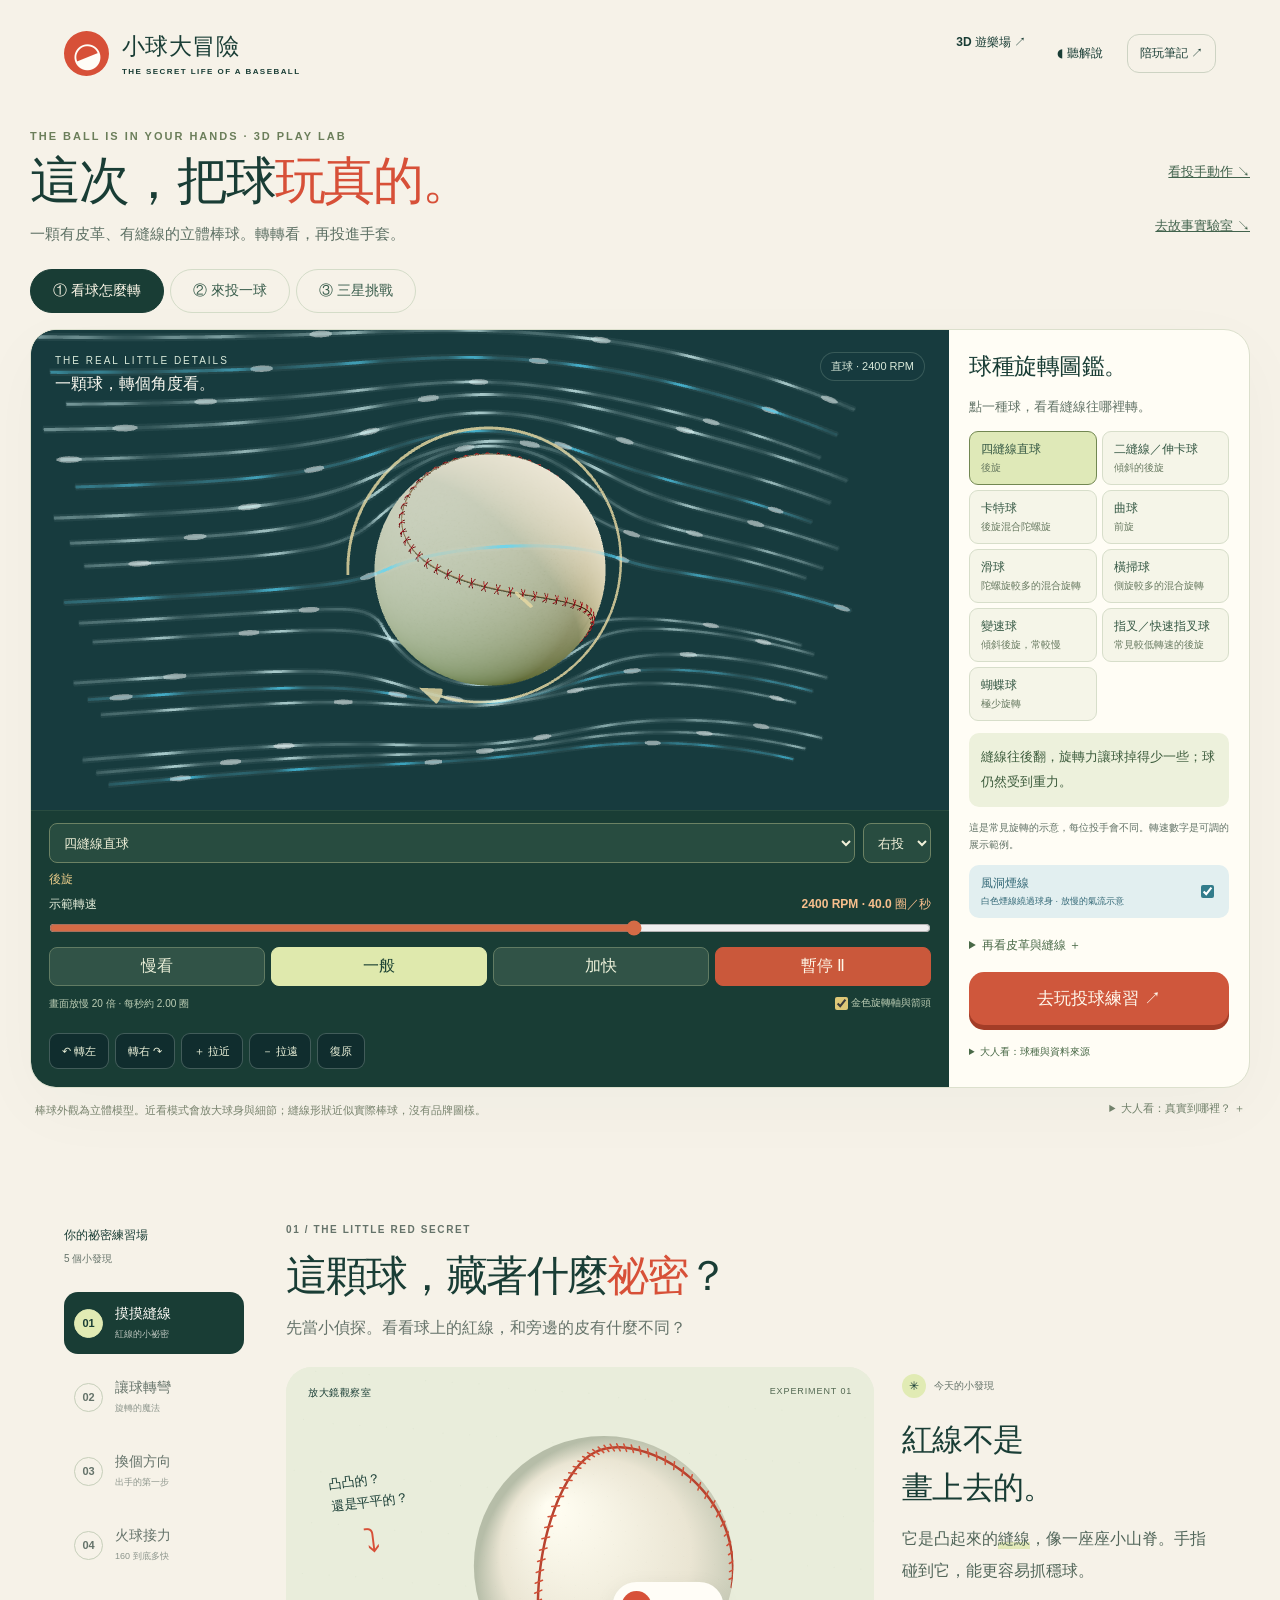
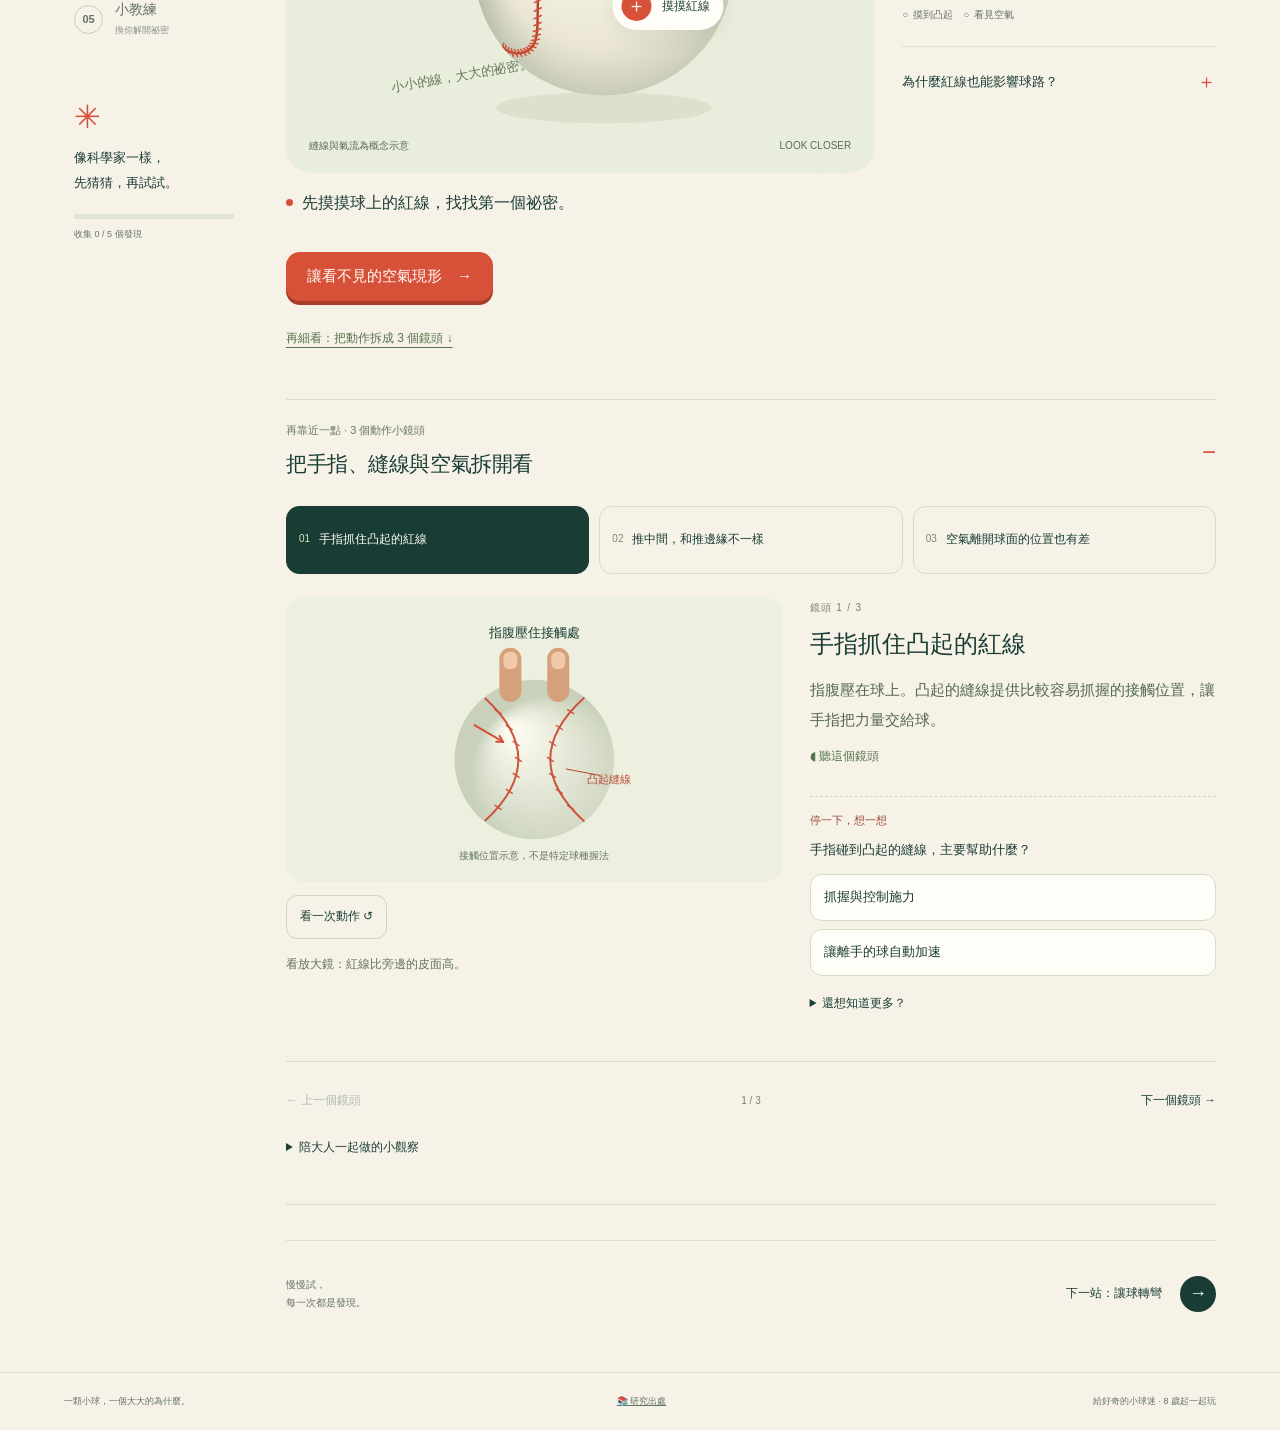
==== commit 75612c2a: "Deploy: references page and links to it Co-Authored-By: Claude Opus 5.5 <noreply@anthropic.com> Clau" ====
--- a/index.html
+++ b/index.html
@@ -9,6 +9,6 @@
 <body>
 <header class="topbar"><a class="brand" href="#" aria-label="小球大冒險，回到第一站"><span class="brand-ball" aria-hidden="true">◒</span><span>小球大冒險<small>THE SECRET LIFE OF A BASEBALL</small></span></a><div class="header-actions"><button class="quiet" id="read-story" type="button">◖ 聽解說</button><button class="quiet parent" id="parent-open" type="button">陪玩筆記 ↗</button></div></header>
 <div class="adventure-shell"><aside class="journey" aria-label="冒險路線"><div class="journey-title">你的祕密練習場 <span>5 個小發現</span></div><nav id="chapter-nav" aria-label="選擇小實驗"></nav><div class="journey-bottom"><span class="small-star" aria-hidden="true">✳</span><p>像科學家一樣，<br>先猜猜，再試試。</p><div class="progress-track"><span id="progress-fill"></span></div><span id="progress-label">收集 0 / 5 個發現</span></div></aside><main id="main" aria-label="棒球小實驗"></main></div>
-<footer class="site-footer"><span>一顆小球，一個大大的為什麼。</span><span>給好奇的小球迷 · 8 歲起一起玩</span></footer>
-<dialog id="parent-dialog" aria-labelledby="parent-title"><button type="button" class="dialog-close" id="parent-close" aria-label="關閉陪玩筆記">✕</button><div class="eyebrow">FOR CURIOUS GROWN-UPS</div><h2 id="parent-title">陪他一起問「為什麼」。</h2><p>一次玩一站就好。先讓孩子猜，再一起看球的變化；不用背名詞，也不用急著答對。</p><ol><li><b>摸縫線：</b>有棒球的話，讓孩子用指腹輕摸紅線，感覺它和皮面的差別。</li><li><b>做公平的比較：</b>玩旋轉時，出手方向、速度相同；玩出手方向時，旋轉、速度相同。一次只改一件事，才知道原因。</li><li><b>請他當小老師：</b>「你怎麼知道？」「如果改成另一種，會怎樣？」比考名詞更能看出理解。</li></ol><h3>這裡的圖，怎麼看？</h3><p>故事實驗包含教學插畫與 3D 動作分解。球路包含重力、簡化的空氣阻力與旋轉力，未模擬縫線尾流；圖中的變化與球的大小有放大。縫線氣流圖只示意可能的受力方向，不能由一種握法直接預測球路。</p><p>火球的計時用假設的出手後距離 16.5 公尺，按等速估算；實際投球會減速，放球位置也不同。它不是完整的打擊反應時間。160 公里／時是觀察成年高手速度的例子。</p><h3>給想繼續找答案的大人</h3><div class="source-links"><a href="https://openstax.org/books/physics/pages/6-3-rotational-motion" target="_blank" rel="noopener">OpenStax：施力位置、力矩與轉動</a><a href="https://www1.grc.nasa.gov/beginners-guide-to-aeronautics/lift-of-a-baseball/" target="_blank" rel="noopener">NASA：旋轉的棒球與空氣</a><a href="https://meetings-archive.aps.org/dfd/2023/l04/10/" target="_blank" rel="noopener">流體力學研究：縫線怎麼影響空氣</a><a href="https://pmc.ncbi.nlm.nih.gov/articles/PMC3445080/" target="_blank" rel="noopener">投球的能量如何經過全身</a><a href="https://www.mlb.com/pitch-smart/pitching-guidelines/ages-8-and-under" target="_blank" rel="noopener">MLB：8 歲以下投球活動指引</a></div></dialog>
+<footer class="site-footer"><span>一顆小球，一個大大的為什麼。</span><a href="references.html">📚 研究出處</a><span>給好奇的小球迷 · 8 歲起一起玩</span></footer>
+<dialog id="parent-dialog" aria-labelledby="parent-title"><button type="button" class="dialog-close" id="parent-close" aria-label="關閉陪玩筆記">✕</button><div class="eyebrow">FOR CURIOUS GROWN-UPS</div><h2 id="parent-title">陪他一起問「為什麼」。</h2><p>一次玩一站就好。先讓孩子猜，再一起看球的變化；不用背名詞，也不用急著答對。</p><ol><li><b>摸縫線：</b>有棒球的話，讓孩子用指腹輕摸紅線，感覺它和皮面的差別。</li><li><b>做公平的比較：</b>玩旋轉時，出手方向、速度相同；玩出手方向時，旋轉、速度相同。一次只改一件事，才知道原因。</li><li><b>請他當小老師：</b>「你怎麼知道？」「如果改成另一種，會怎樣？」比考名詞更能看出理解。</li></ol><h3>這裡的圖，怎麼看？</h3><p>故事實驗包含教學插畫與 3D 動作分解。球路包含重力、簡化的空氣阻力與旋轉力，未模擬縫線尾流；圖中的變化與球的大小有放大。縫線氣流圖只示意可能的受力方向，不能由一種握法直接預測球路。</p><p>火球的計時用假設的出手後距離 16.5 公尺，按等速估算；實際投球會減速，放球位置也不同。它不是完整的打擊反應時間。160 公里／時是觀察成年高手速度的例子。</p><h3>給想繼續找答案的大人</h3><div class="source-links"><a href="https://openstax.org/books/physics/pages/6-3-rotational-motion" target="_blank" rel="noopener">OpenStax：施力位置、力矩與轉動</a><a href="https://www1.grc.nasa.gov/beginners-guide-to-aeronautics/lift-of-a-baseball/" target="_blank" rel="noopener">NASA：旋轉的棒球與空氣</a><a href="https://meetings-archive.aps.org/dfd/2023/l04/10/" target="_blank" rel="noopener">流體力學研究：縫線怎麼影響空氣</a><a href="https://pmc.ncbi.nlm.nih.gov/articles/PMC3445080/" target="_blank" rel="noopener">投球的能量如何經過全身</a><a href="https://www.mlb.com/pitch-smart/pitching-guidelines/ages-8-and-under" target="_blank" rel="noopener">MLB：8 歲以下投球活動指引</a><a href="references.html">📚 全部說法的論文出處</a></div></dialog>
 </body></html>
--- a/play3d.css
+++ b/play3d.css
@@ -4,3 +4,6 @@
 @media(max-width:780px){.world-tag{font-size:8px;letter-spacing:1px;line-height:1.5}.world-tag strong{font-size:12px;line-height:1.5;margin-top:4px}.world-badge{font-size:9px;padding:5px 7px}.mission-card{top:77px}.play-world:not(.inspect) .world-help{display:none}.play-world:not(.inspect) .world-bottom{justify-content:flex-end}.play-world:not(.inspect) .world-camera{max-width:none;flex-wrap:nowrap}.play-world:not(.inspect) .world-shot-status{top:148px;bottom:auto;margin:0}.world-pad{bottom:58px}.world-throw{bottom:59px}}@media(max-width:370px){.play-range .play-label{display:block;line-height:1.6}.play-range .play-label output{display:block;white-space:nowrap}.play-world.inspect .world-bottom{display:block}.play-world.inspect .world-help{max-width:none;margin-bottom:7px}.play-world.inspect .world-camera{max-width:none;justify-content:flex-start;flex-wrap:nowrap}.play-world.inspect .world-camera button{font-size:9px;padding:6px}}
 .world-throw{font-family:inherit;font-weight:750}
 @media(max-width:780px){.mission-card p{display:none}.world-pad button{height:42px}.world-pad{bottom:56px}.world-throw{bottom:57px}}
+
+/* 2D pitching views: always show their two buttons, phone layout included */
+.world-camera button[data-view2d]{display:inline-block!important;font-size:12px;padding:8px 12px}
